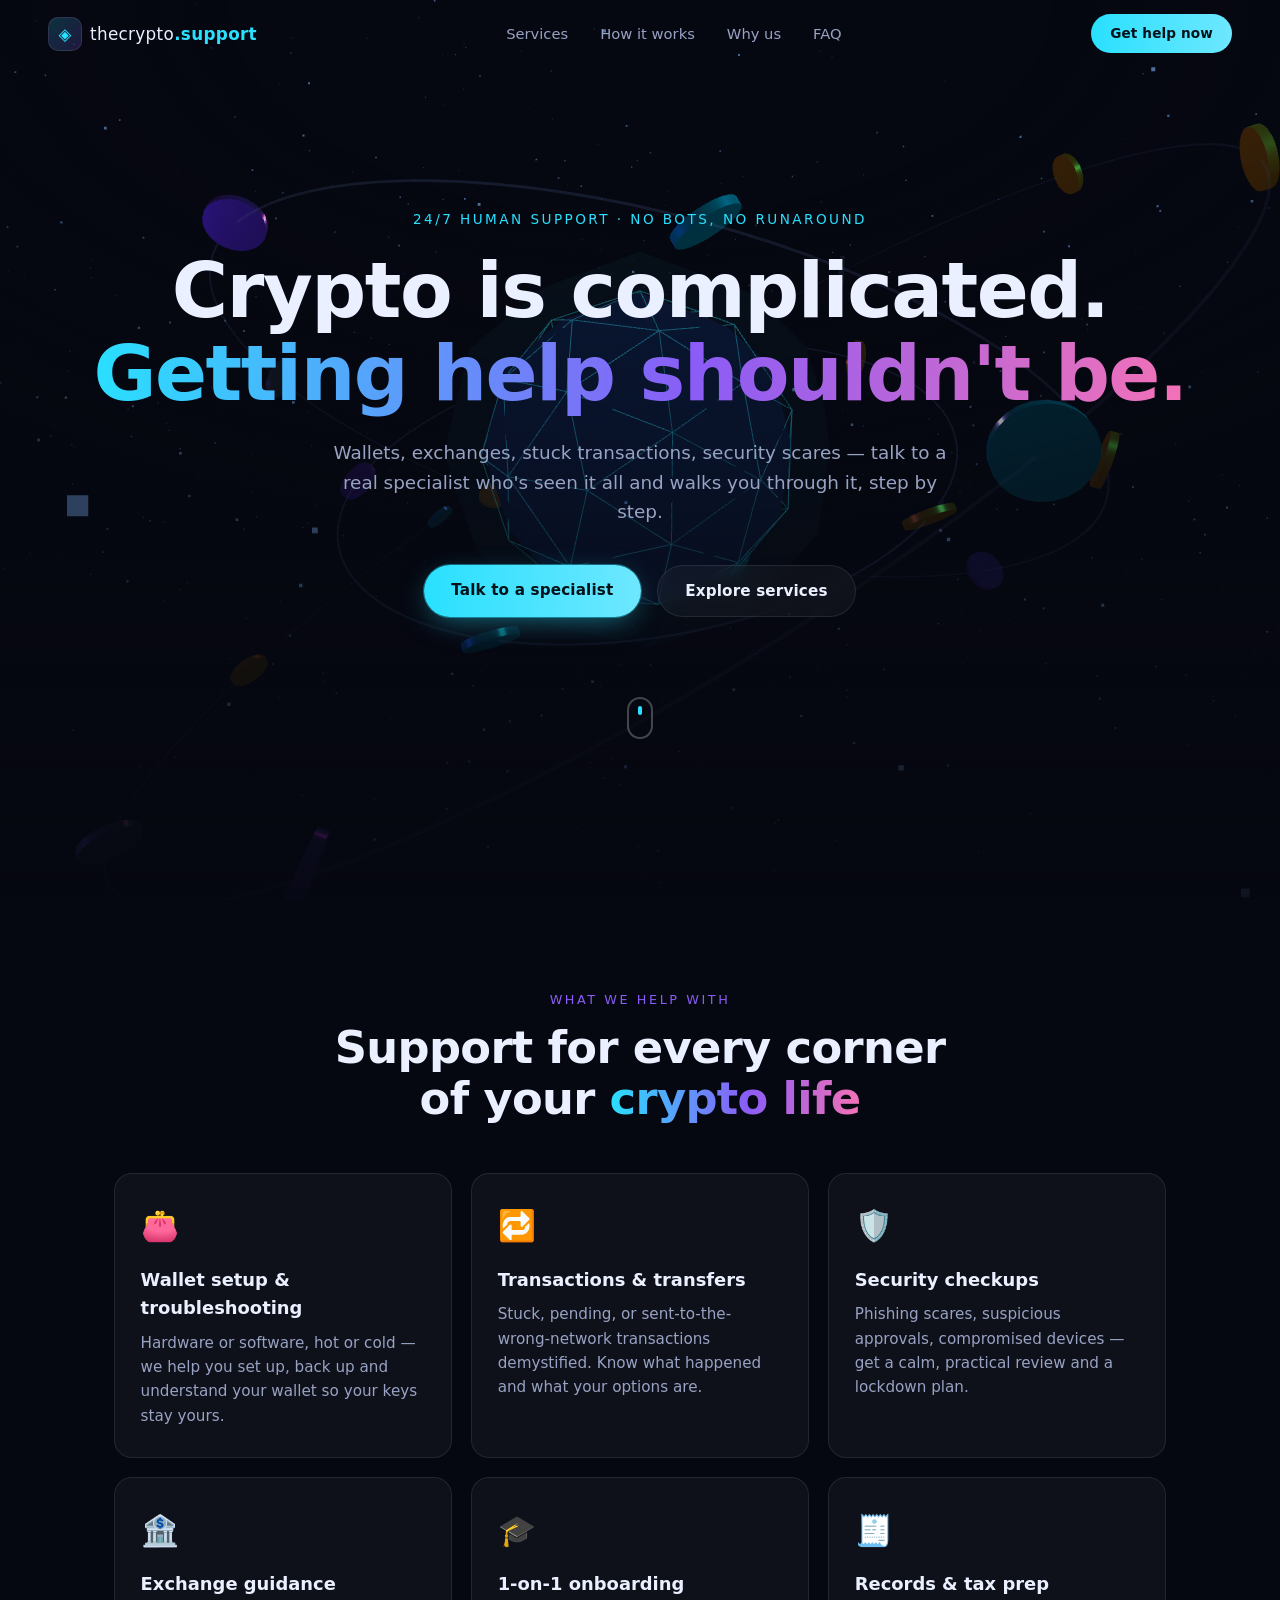
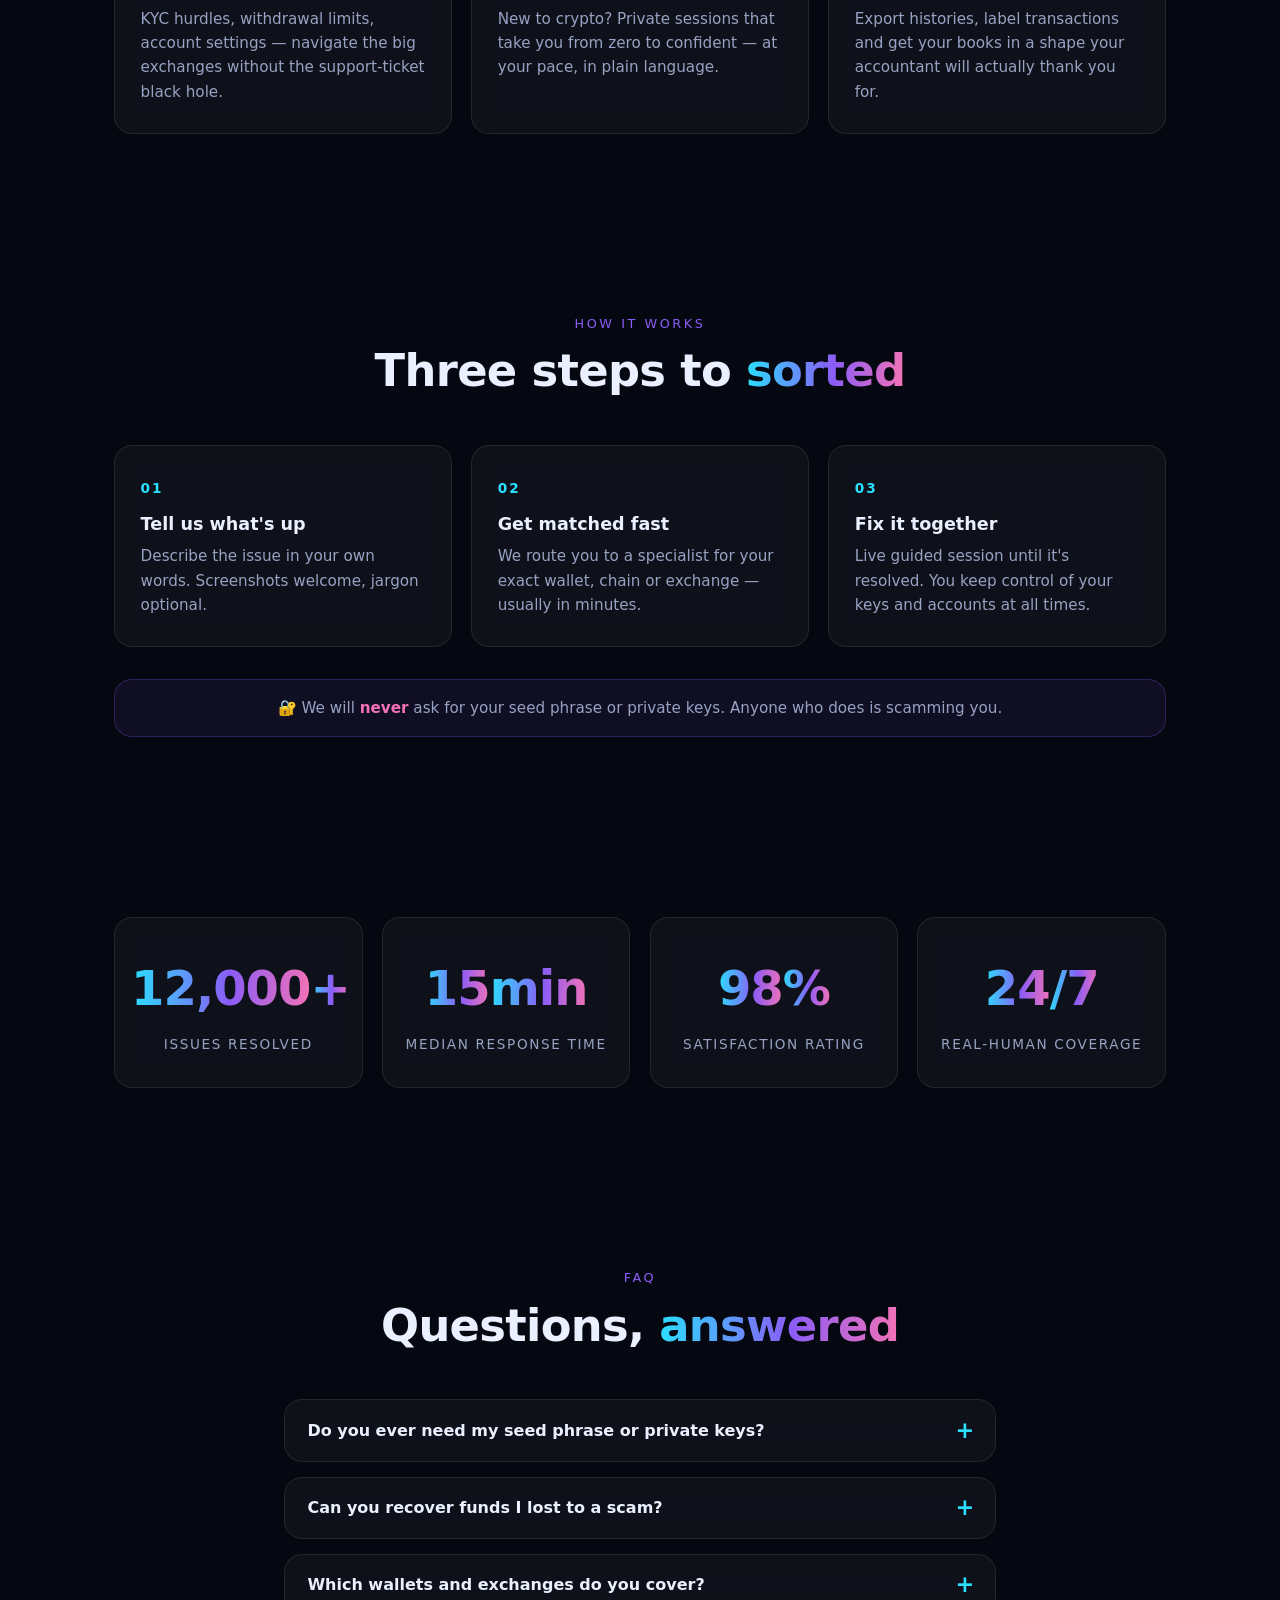
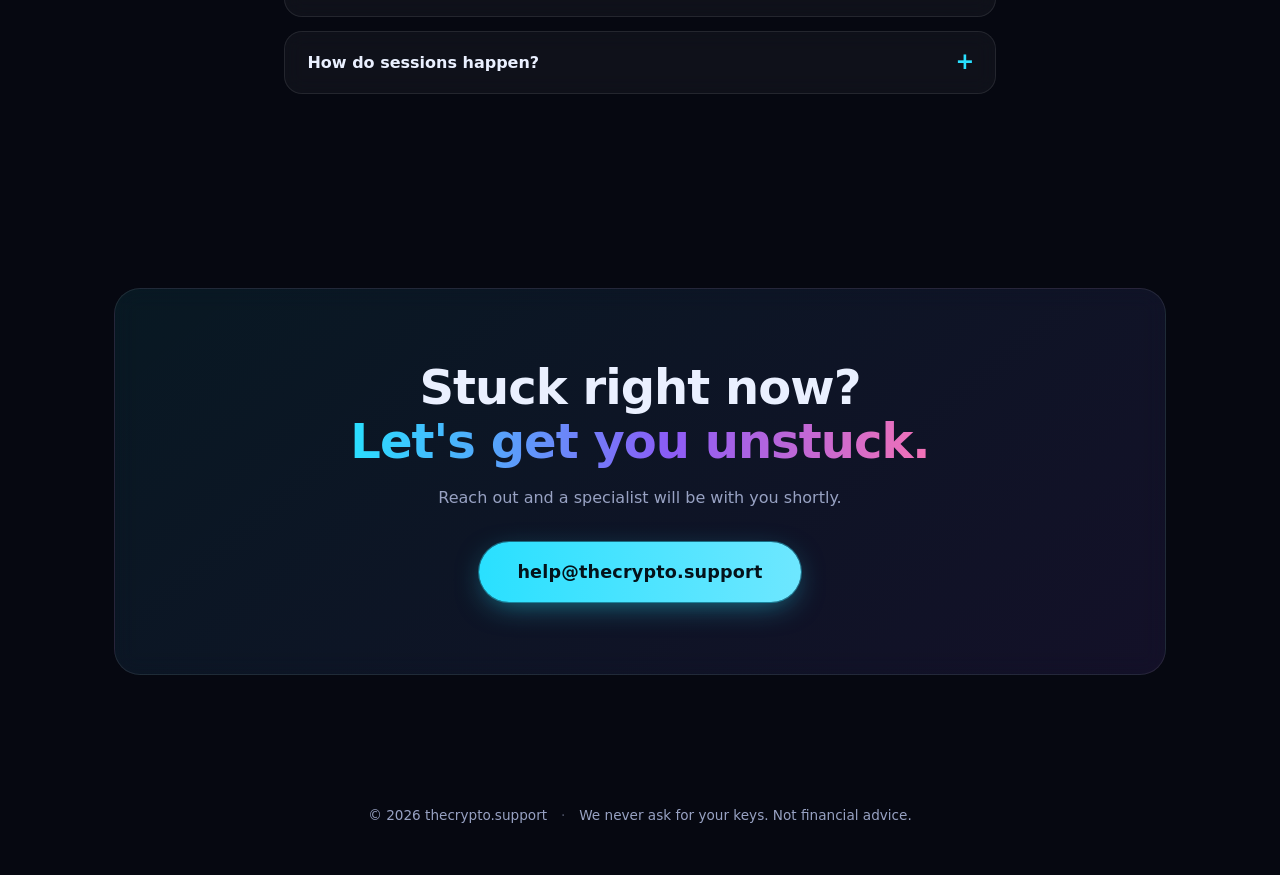
==== index.html @ a9a83d47 "Add 3D-animated site for thecrypto.support Single-page static site with an interactive Three.js back" ====
<!DOCTYPE html>
<html lang="en">
<head>
  <meta charset="UTF-8">
  <meta name="viewport" content="width=device-width, initial-scale=1.0">
  <title>The Crypto Support — 24/7 Help for Your Crypto Journey</title>
  <meta name="description" content="Expert help with wallets, exchanges, transactions and security. Real humans, real answers, around the clock.">
  <link rel="preconnect" href="https://fonts.googleapis.com">
  <link rel="stylesheet" href="css/style.css">
  <link rel="icon" href="data:image/svg+xml,<svg xmlns='http://www.w3.org/2000/svg' viewBox='0 0 100 100'><text y='.9em' font-size='90'>🛟</text></svg>">
</head>
<body>

  <!-- 3D background canvas (fixed, whole page) -->
  <canvas id="bg3d" aria-hidden="true"></canvas>
  <div class="vignette" aria-hidden="true"></div>

  <!-- ============ NAV ============ -->
  <header class="nav" id="nav">
    <a class="nav__logo" href="#top">
      <span class="nav__logo-mark">◈</span>
      <span>thecrypto<b>.support</b></span>
    </a>
    <nav class="nav__links">
      <a href="#services">Services</a>
      <a href="#how">How it works</a>
      <a href="#stats">Why us</a>
      <a href="#faq">FAQ</a>
    </nav>
    <a href="#contact" class="btn btn--small">Get help now</a>
  </header>

  <main id="top">

    <!-- ============ HERO ============ -->
    <section class="hero" data-scene="hero">
      <p class="hero__eyebrow reveal">24/7 human support · No bots, no runaround</p>
      <h1 class="hero__title reveal">
        Crypto is complicated.<br>
        <span class="grad">Getting help shouldn't be.</span>
      </h1>
      <p class="hero__sub reveal">
        Wallets, exchanges, stuck transactions, security scares — talk to a real
        specialist who's seen it all and walks you through it, step by step.
      </p>
      <div class="hero__cta reveal">
        <a href="#contact" class="btn btn--primary">Talk to a specialist</a>
        <a href="#services" class="btn btn--ghost">Explore services</a>
      </div>
      <div class="hero__scroll reveal" aria-hidden="true">
        <span></span>
      </div>
    </section>

    <!-- ============ SERVICES ============ -->
    <section class="section" id="services">
      <div class="section__head reveal">
        <p class="section__eyebrow">What we help with</p>
        <h2>Support for every corner<br>of your <span class="grad">crypto life</span></h2>
      </div>
      <div class="cards">
        <article class="card tilt reveal">
          <div class="card__icon">👛</div>
          <h3>Wallet setup &amp; troubleshooting</h3>
          <p>Hardware or software, hot or cold — we help you set up, back up and understand your wallet so your keys stay yours.</p>
        </article>
        <article class="card tilt reveal">
          <div class="card__icon">🔁</div>
          <h3>Transactions &amp; transfers</h3>
          <p>Stuck, pending, or sent-to-the-wrong-network transactions demystified. Know what happened and what your options are.</p>
        </article>
        <article class="card tilt reveal">
          <div class="card__icon">🛡️</div>
          <h3>Security checkups</h3>
          <p>Phishing scares, suspicious approvals, compromised devices — get a calm, practical review and a lockdown plan.</p>
        </article>
        <article class="card tilt reveal">
          <div class="card__icon">🏦</div>
          <h3>Exchange guidance</h3>
          <p>KYC hurdles, withdrawal limits, account settings — navigate the big exchanges without the support-ticket black hole.</p>
        </article>
        <article class="card tilt reveal">
          <div class="card__icon">🎓</div>
          <h3>1-on-1 onboarding</h3>
          <p>New to crypto? Private sessions that take you from zero to confident — at your pace, in plain language.</p>
        </article>
        <article class="card tilt reveal">
          <div class="card__icon">🧾</div>
          <h3>Records &amp; tax prep</h3>
          <p>Export histories, label transactions and get your books in a shape your accountant will actually thank you for.</p>
        </article>
      </div>
    </section>

    <!-- ============ HOW IT WORKS ============ -->
    <section class="section" id="how">
      <div class="section__head reveal">
        <p class="section__eyebrow">How it works</p>
        <h2>Three steps to <span class="grad">sorted</span></h2>
      </div>
      <ol class="steps">
        <li class="step reveal">
          <span class="step__num">01</span>
          <h3>Tell us what's up</h3>
          <p>Describe the issue in your own words. Screenshots welcome, jargon optional.</p>
        </li>
        <li class="step reveal">
          <span class="step__num">02</span>
          <h3>Get matched fast</h3>
          <p>We route you to a specialist for your exact wallet, chain or exchange — usually in minutes.</p>
        </li>
        <li class="step reveal">
          <span class="step__num">03</span>
          <h3>Fix it together</h3>
          <p>Live guided session until it's resolved. You keep control of your keys and accounts at all times.</p>
        </li>
      </ol>
      <p class="note reveal">🔐 We will <b>never</b> ask for your seed phrase or private keys. Anyone who does is scamming you.</p>
    </section>

    <!-- ============ STATS ============ -->
    <section class="section" id="stats">
      <div class="stats">
        <div class="stat reveal">
          <span class="stat__value grad" data-count="12000">0</span><span class="stat__plus grad">+</span>
          <span class="stat__label">issues resolved</span>
        </div>
        <div class="stat reveal">
          <span class="stat__value grad" data-count="15">0</span><span class="stat__plus grad">min</span>
          <span class="stat__label">median response time</span>
        </div>
        <div class="stat reveal">
          <span class="stat__value grad" data-count="98">0</span><span class="stat__plus grad">%</span>
          <span class="stat__label">satisfaction rating</span>
        </div>
        <div class="stat reveal">
          <span class="stat__value grad" data-count="24">0</span><span class="stat__plus grad">/7</span>
          <span class="stat__label">real-human coverage</span>
        </div>
      </div>
    </section>

    <!-- ============ FAQ ============ -->
    <section class="section section--narrow" id="faq">
      <div class="section__head reveal">
        <p class="section__eyebrow">FAQ</p>
        <h2>Questions, <span class="grad">answered</span></h2>
      </div>
      <details class="faq reveal">
        <summary>Do you ever need my seed phrase or private keys?</summary>
        <p>No — never, under any circumstances. We guide you while you stay in control. Treat any request for your seed phrase, from anyone, as a scam.</p>
      </details>
      <details class="faq reveal">
        <summary>Can you recover funds I lost to a scam?</summary>
        <p>We're honest about this: on-chain transfers are usually irreversible, and anyone guaranteeing recovery is misleading you. What we can do is help you secure what's left, document everything, and report to the right channels.</p>
      </details>
      <details class="faq reveal">
        <summary>Which wallets and exchanges do you cover?</summary>
        <p>All the major hardware and software wallets, and every large exchange. If you're on something niche, ask — odds are we've seen it.</p>
      </details>
      <details class="faq reveal">
        <summary>How do sessions happen?</summary>
        <p>Chat, voice or screen-share video — your choice. You'll never be asked to hand over remote control of your device.</p>
      </details>
    </section>

    <!-- ============ CTA ============ -->
    <section class="section section--cta" id="contact">
      <div class="cta reveal">
        <h2>Stuck right now?<br><span class="grad">Let's get you unstuck.</span></h2>
        <p>Reach out and a specialist will be with you shortly.</p>
        <a class="btn btn--primary btn--big" href="mailto:help@thecrypto.support">help@thecrypto.support</a>
      </div>
    </section>

  </main>

  <footer class="footer">
    <span>© 2026 thecrypto.support</span>
    <span class="footer__sep">·</span>
    <span>We never ask for your keys. Not financial advice.</span>
  </footer>

  <script type="module" src="js/main.js"></script>
</body>
</html>
---- css/style.css ----
/* ============================================================
   thecrypto.support — 3D upgrade
   Dark, glassy, neon cyan→violet accent system
   ============================================================ */

:root {
  --bg: #060811;
  --bg-2: #0b0f1e;
  --ink: #eaf0ff;
  --ink-dim: #98a2c3;
  --cyan: #29e0ff;
  --violet: #8b5cf6;
  --pink: #f472b6;
  --card: rgba(255, 255, 255, 0.04);
  --card-edge: rgba(255, 255, 255, 0.09);
  --radius: 18px;
  --font: "Segoe UI", system-ui, -apple-system, Roboto, "Helvetica Neue", sans-serif;
}

* { margin: 0; padding: 0; box-sizing: border-box; }

html { scroll-behavior: smooth; }

body {
  font-family: var(--font);
  background: var(--bg);
  color: var(--ink);
  overflow-x: hidden;
  line-height: 1.6;
}

/* ---------- 3D canvas backdrop ---------- */
#bg3d {
  position: fixed;
  inset: 0;
  width: 100%;
  height: 100%;
  z-index: 0;
  display: block;
}

.vignette {
  position: fixed;
  inset: 0;
  z-index: 1;
  pointer-events: none;
  background:
    radial-gradient(ellipse 80% 60% at 50% 0%, transparent 40%, rgba(6, 8, 17, 0.55) 100%),
    linear-gradient(to bottom, transparent 60%, rgba(6, 8, 17, 0.8));
}

main, .nav, .footer { position: relative; z-index: 2; }

/* ---------- helpers ---------- */
.grad {
  background: linear-gradient(92deg, var(--cyan), var(--violet) 55%, var(--pink));
  -webkit-background-clip: text;
  background-clip: text;
  color: transparent;
}

/* ---------- nav ---------- */
.nav {
  position: fixed;
  top: 0; left: 0; right: 0;
  z-index: 10;
  display: flex;
  align-items: center;
  justify-content: space-between;
  gap: 1rem;
  padding: 0.9rem clamp(1rem, 4vw, 3rem);
  transition: background 0.35s, backdrop-filter 0.35s, box-shadow 0.35s;
}

.nav--solid {
  background: rgba(8, 11, 24, 0.72);
  backdrop-filter: blur(14px);
  -webkit-backdrop-filter: blur(14px);
  box-shadow: 0 1px 0 rgba(255, 255, 255, 0.06);
}

.nav__logo {
  display: flex;
  align-items: center;
  gap: 0.5rem;
  font-size: 1.05rem;
  letter-spacing: 0.02em;
  color: var(--ink);
  text-decoration: none;
  font-weight: 500;
}
.nav__logo b { color: var(--cyan); font-weight: 700; }
.nav__logo-mark {
  display: grid;
  place-items: center;
  width: 34px; height: 34px;
  border-radius: 10px;
  background: linear-gradient(135deg, rgba(41, 224, 255, 0.2), rgba(139, 92, 246, 0.2));
  border: 1px solid var(--card-edge);
  color: var(--cyan);
  animation: logoSpin 14s linear infinite;
}
@keyframes logoSpin {
  0%   { transform: rotateY(0deg); }
  100% { transform: rotateY(360deg); }
}

.nav__links { display: flex; gap: clamp(0.8rem, 2.5vw, 2rem); }
.nav__links a {
  color: var(--ink-dim);
  text-decoration: none;
  font-size: 0.92rem;
  transition: color 0.25s;
}
.nav__links a:hover { color: var(--ink); }
@media (max-width: 700px) { .nav__links { display: none; } }

/* ---------- buttons ---------- */
.btn {
  display: inline-block;
  padding: 0.8rem 1.7rem;
  border-radius: 999px;
  text-decoration: none;
  font-weight: 600;
  font-size: 0.95rem;
  letter-spacing: 0.01em;
  transition: transform 0.25s, box-shadow 0.25s, background 0.25s, border-color 0.25s;
  will-change: transform;
}
.btn--primary {
  color: #04121a;
  background: linear-gradient(92deg, var(--cyan), #6ee7ff);
  box-shadow: 0 0 0 1px rgba(41, 224, 255, 0.4), 0 8px 30px -8px rgba(41, 224, 255, 0.55);
}
.btn--primary:hover {
  transform: translateY(-2px) scale(1.02);
  box-shadow: 0 0 0 1px rgba(41, 224, 255, 0.7), 0 14px 40px -8px rgba(41, 224, 255, 0.7);
}
.btn--ghost {
  color: var(--ink);
  border: 1px solid var(--card-edge);
  background: var(--card);
  backdrop-filter: blur(8px);
}
.btn--ghost:hover { transform: translateY(-2px); border-color: rgba(139, 92, 246, 0.6); }
.btn--small { padding: 0.55rem 1.2rem; font-size: 0.85rem; color: #04121a;
  background: linear-gradient(92deg, var(--cyan), #6ee7ff); }
.btn--big { font-size: 1.1rem; padding: 1rem 2.4rem; }

/* ---------- hero ---------- */
.hero {
  min-height: 100svh;
  display: flex;
  flex-direction: column;
  justify-content: center;
  align-items: center;
  text-align: center;
  padding: 7rem 1.5rem 4rem;
}

.hero__eyebrow {
  font-size: 0.85rem;
  letter-spacing: 0.18em;
  text-transform: uppercase;
  color: var(--cyan);
  margin-bottom: 1.2rem;
}

.hero__title {
  font-size: clamp(2.4rem, 6.5vw, 4.8rem);
  line-height: 1.08;
  font-weight: 800;
  letter-spacing: -0.02em;
  text-wrap: balance;
}

.hero__sub {
  max-width: 620px;
  margin-top: 1.4rem;
  color: var(--ink-dim);
  font-size: clamp(1rem, 1.6vw, 1.15rem);
}

.hero__cta {
  display: flex;
  gap: 1rem;
  margin-top: 2.4rem;
  flex-wrap: wrap;
  justify-content: center;
}

.hero__scroll {
  margin-top: 5rem;
  width: 26px; height: 42px;
  border: 2px solid rgba(255, 255, 255, 0.25);
  border-radius: 999px;
  display: flex;
  justify-content: center;
  padding-top: 7px;
}
.hero__scroll span {
  width: 4px; height: 9px;
  border-radius: 4px;
  background: var(--cyan);
  animation: scrollHint 1.8s ease-in-out infinite;
}
@keyframes scrollHint {
  0%   { transform: translateY(0); opacity: 1; }
  70%  { transform: translateY(14px); opacity: 0; }
  100% { transform: translateY(0); opacity: 0; }
}

/* ---------- sections ---------- */
.section {
  max-width: 1100px;
  margin: 0 auto;
  padding: clamp(4rem, 10vh, 7rem) 1.5rem;
}
.section--narrow { max-width: 760px; }

.section__head { text-align: center; margin-bottom: 3rem; }
.section__eyebrow {
  font-size: 0.8rem;
  letter-spacing: 0.2em;
  text-transform: uppercase;
  color: var(--violet);
  margin-bottom: 0.7rem;
}
.section__head h2 {
  font-size: clamp(1.8rem, 4vw, 2.8rem);
  line-height: 1.15;
  font-weight: 750;
  letter-spacing: -0.015em;
}

/* ---------- cards ---------- */
.cards {
  display: grid;
  grid-template-columns: repeat(auto-fit, minmax(280px, 1fr));
  gap: 1.2rem;
  perspective: 1200px;
}

.card {
  background: var(--card);
  border: 1px solid var(--card-edge);
  border-radius: var(--radius);
  padding: 1.8rem 1.6rem;
  backdrop-filter: blur(10px);
  -webkit-backdrop-filter: blur(10px);
  transform-style: preserve-3d;
  transition: border-color 0.3s, box-shadow 0.3s;
  position: relative;
  overflow: hidden;
}
.card::before {
  content: "";
  position: absolute;
  inset: 0;
  background: radial-gradient(500px circle at var(--mx, 50%) var(--my, 50%),
    rgba(41, 224, 255, 0.10), transparent 45%);
  opacity: 0;
  transition: opacity 0.3s;
  pointer-events: none;
}
.card:hover::before { opacity: 1; }
.card:hover {
  border-color: rgba(41, 224, 255, 0.35);
  box-shadow: 0 20px 50px -20px rgba(41, 224, 255, 0.25);
}
.card__icon {
  font-size: 1.9rem;
  margin-bottom: 0.9rem;
  display: inline-block;
  transform: translateZ(40px);
}
.card h3 { font-size: 1.12rem; margin-bottom: 0.5rem; transform: translateZ(30px); }
.card p { color: var(--ink-dim); font-size: 0.95rem; transform: translateZ(20px); }

/* ---------- steps ---------- */
.steps {
  list-style: none;
  display: grid;
  grid-template-columns: repeat(auto-fit, minmax(240px, 1fr));
  gap: 1.2rem;
  counter-reset: step;
}
.step {
  background: var(--card);
  border: 1px solid var(--card-edge);
  border-radius: var(--radius);
  padding: 1.8rem 1.6rem;
  backdrop-filter: blur(10px);
}
.step__num {
  font-size: 0.85rem;
  font-weight: 700;
  letter-spacing: 0.15em;
  color: var(--cyan);
}
.step h3 { margin: 0.6rem 0 0.4rem; font-size: 1.1rem; }
.step p { color: var(--ink-dim); font-size: 0.95rem; }

.note {
  margin-top: 2rem;
  text-align: center;
  color: var(--ink-dim);
  font-size: 0.95rem;
  background: rgba(139, 92, 246, 0.08);
  border: 1px solid rgba(139, 92, 246, 0.25);
  border-radius: var(--radius);
  padding: 1rem 1.4rem;
}
.note b { color: var(--pink); }

/* ---------- stats ---------- */
.stats {
  display: grid;
  grid-template-columns: repeat(auto-fit, minmax(180px, 1fr));
  gap: 1.2rem;
  text-align: center;
}
.stat {
  background: var(--card);
  border: 1px solid var(--card-edge);
  border-radius: var(--radius);
  padding: 2rem 1rem;
  backdrop-filter: blur(10px);
}
.stat__value, .stat__plus {
  font-size: clamp(2rem, 4.5vw, 3rem);
  font-weight: 800;
  letter-spacing: -0.02em;
}
.stat__label {
  display: block;
  margin-top: 0.4rem;
  color: var(--ink-dim);
  font-size: 0.85rem;
  text-transform: uppercase;
  letter-spacing: 0.12em;
}

/* ---------- faq ---------- */
.faq {
  background: var(--card);
  border: 1px solid var(--card-edge);
  border-radius: var(--radius);
  margin-bottom: 0.9rem;
  backdrop-filter: blur(10px);
  overflow: hidden;
  transition: border-color 0.3s;
}
.faq[open] { border-color: rgba(41, 224, 255, 0.35); }
.faq summary {
  cursor: pointer;
  padding: 1.1rem 1.4rem;
  font-weight: 600;
  list-style: none;
  position: relative;
  padding-right: 3rem;
}
.faq summary::-webkit-details-marker { display: none; }
.faq summary::after {
  content: "+";
  position: absolute;
  right: 1.3rem;
  top: 50%;
  translate: 0 -50%;
  font-size: 1.4rem;
  color: var(--cyan);
  transition: rotate 0.3s;
}
.faq[open] summary::after { rotate: 45deg; }
.faq p { padding: 0 1.4rem 1.2rem; color: var(--ink-dim); font-size: 0.95rem; }

/* ---------- CTA ---------- */
.section--cta { text-align: center; }
.cta {
  background: linear-gradient(140deg, rgba(41, 224, 255, 0.08), rgba(139, 92, 246, 0.10));
  border: 1px solid var(--card-edge);
  border-radius: 26px;
  padding: clamp(2.5rem, 6vw, 4.5rem) 1.5rem;
  backdrop-filter: blur(12px);
}
.cta h2 {
  font-size: clamp(1.9rem, 4.5vw, 3rem);
  line-height: 1.12;
  font-weight: 800;
  letter-spacing: -0.02em;
}
.cta p { color: var(--ink-dim); margin: 1rem 0 2rem; }

/* ---------- footer ---------- */
.footer {
  text-align: center;
  padding: 2.5rem 1.5rem 3rem;
  color: var(--ink-dim);
  font-size: 0.85rem;
}
.footer__sep { margin: 0 0.6rem; opacity: 0.5; }

/* ---------- reveal-on-scroll ---------- */
.reveal {
  opacity: 0;
  transform: translateY(28px);
  transition: opacity 0.8s cubic-bezier(0.16, 1, 0.3, 1),
              transform 0.8s cubic-bezier(0.16, 1, 0.3, 1);
  transition-delay: var(--reveal-delay, 0s);
}
.reveal.is-visible {
  opacity: 1;
  transform: translateY(0);
}

@media (prefers-reduced-motion: reduce) {
  html { scroll-behavior: auto; }
  .reveal { opacity: 1; transform: none; transition: none; }
  .hero__scroll span, .nav__logo-mark { animation: none; }
}
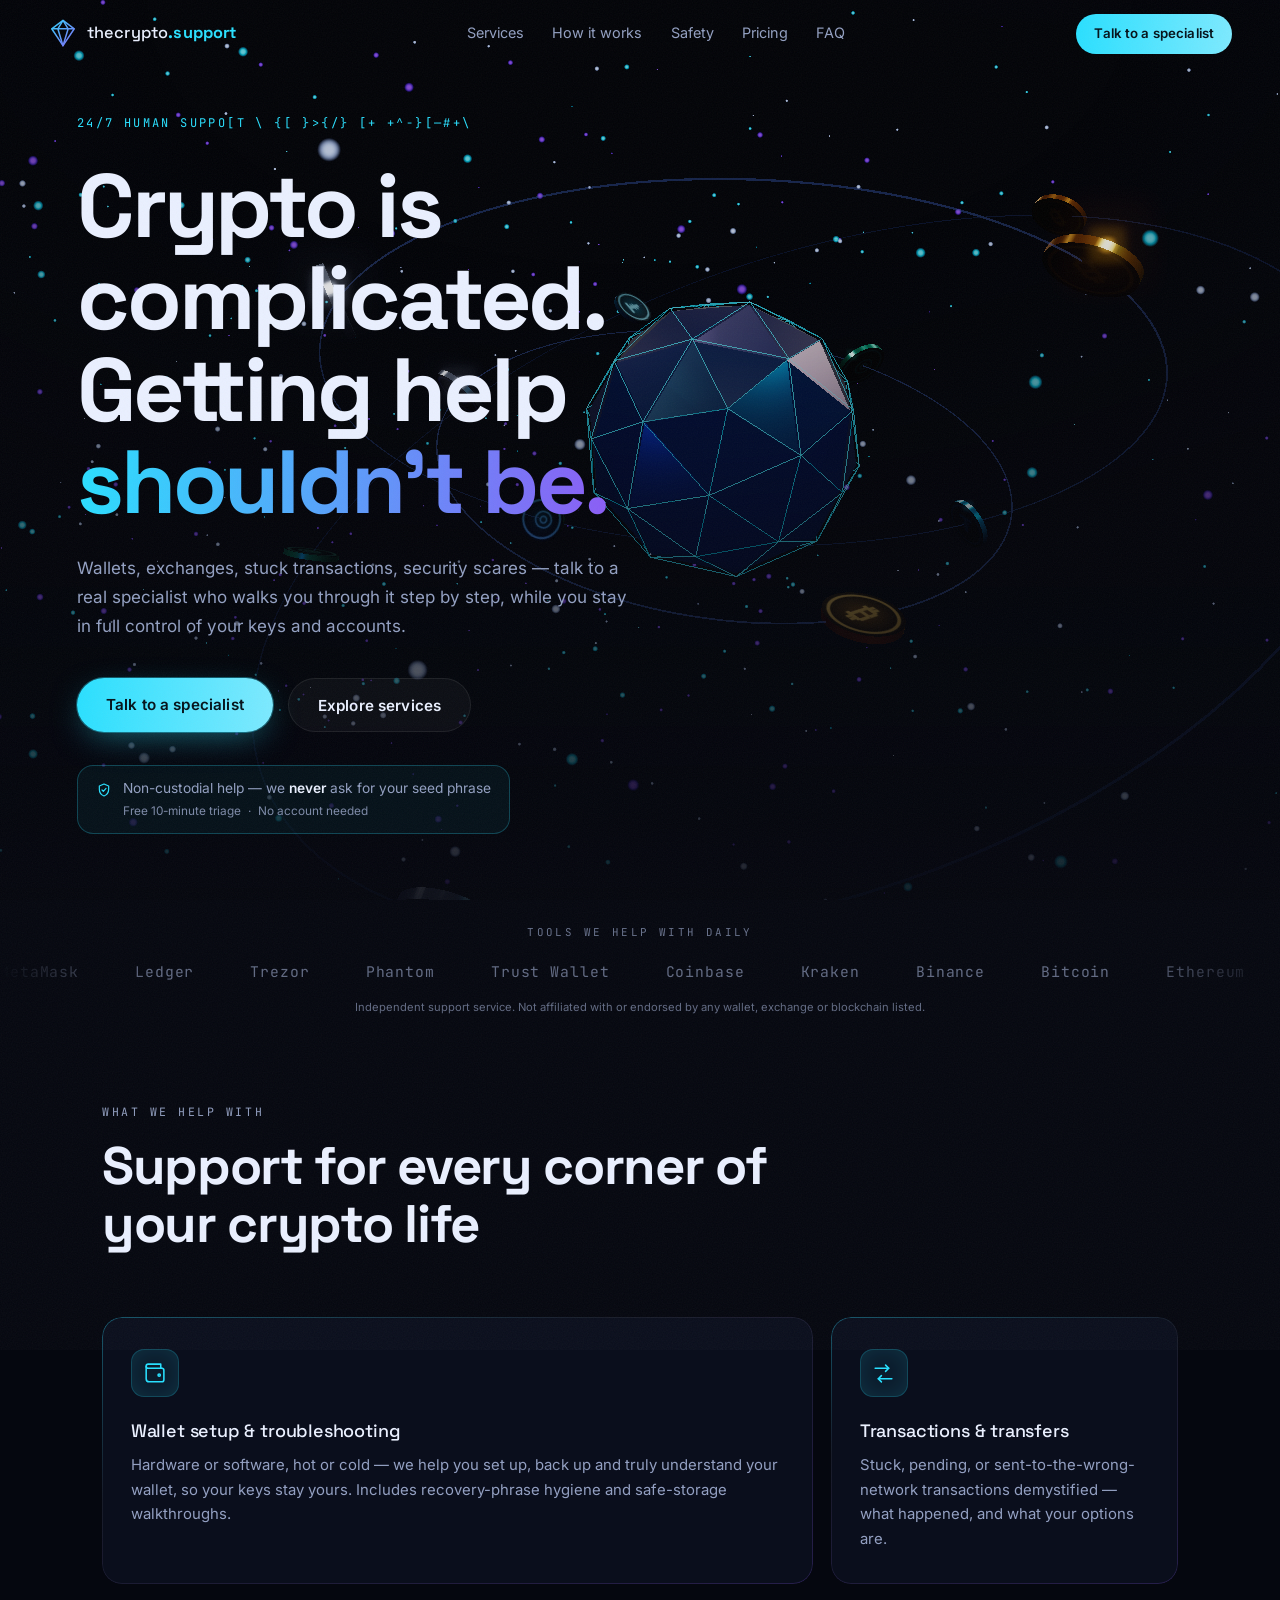
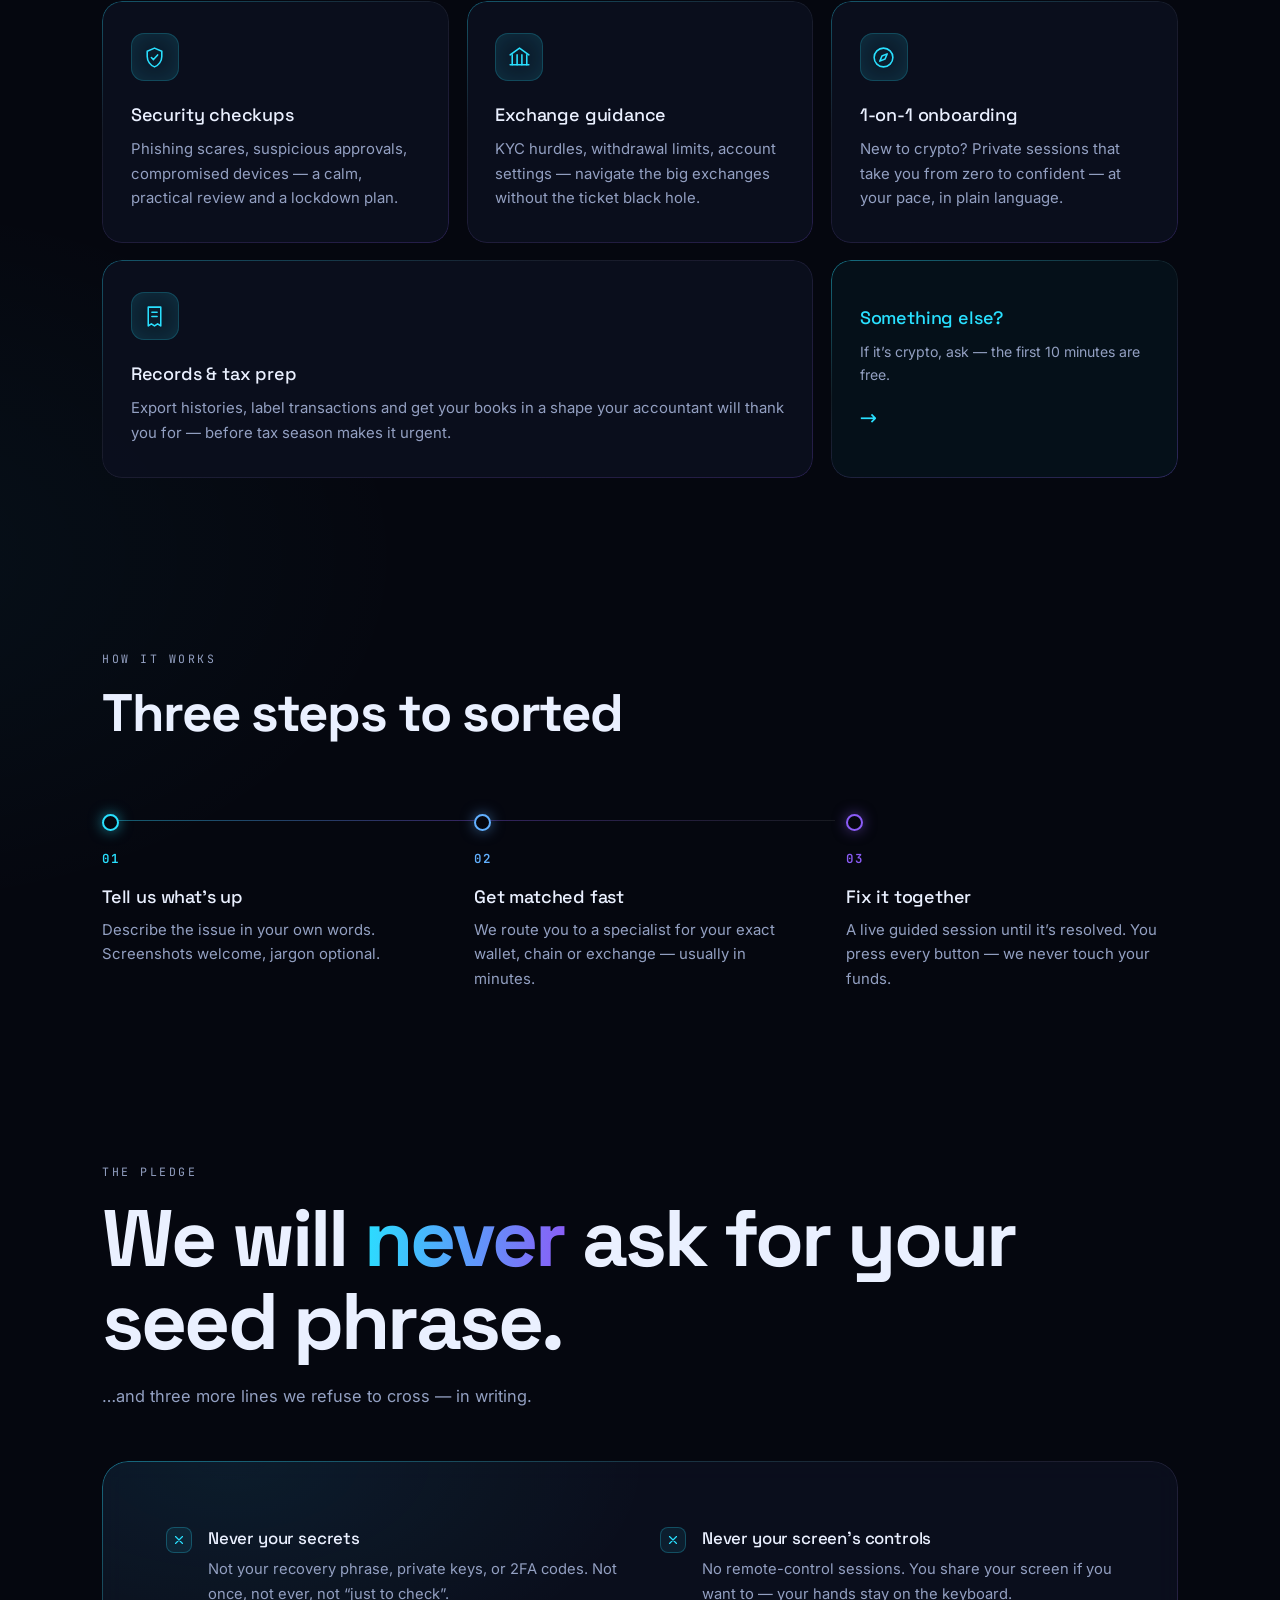
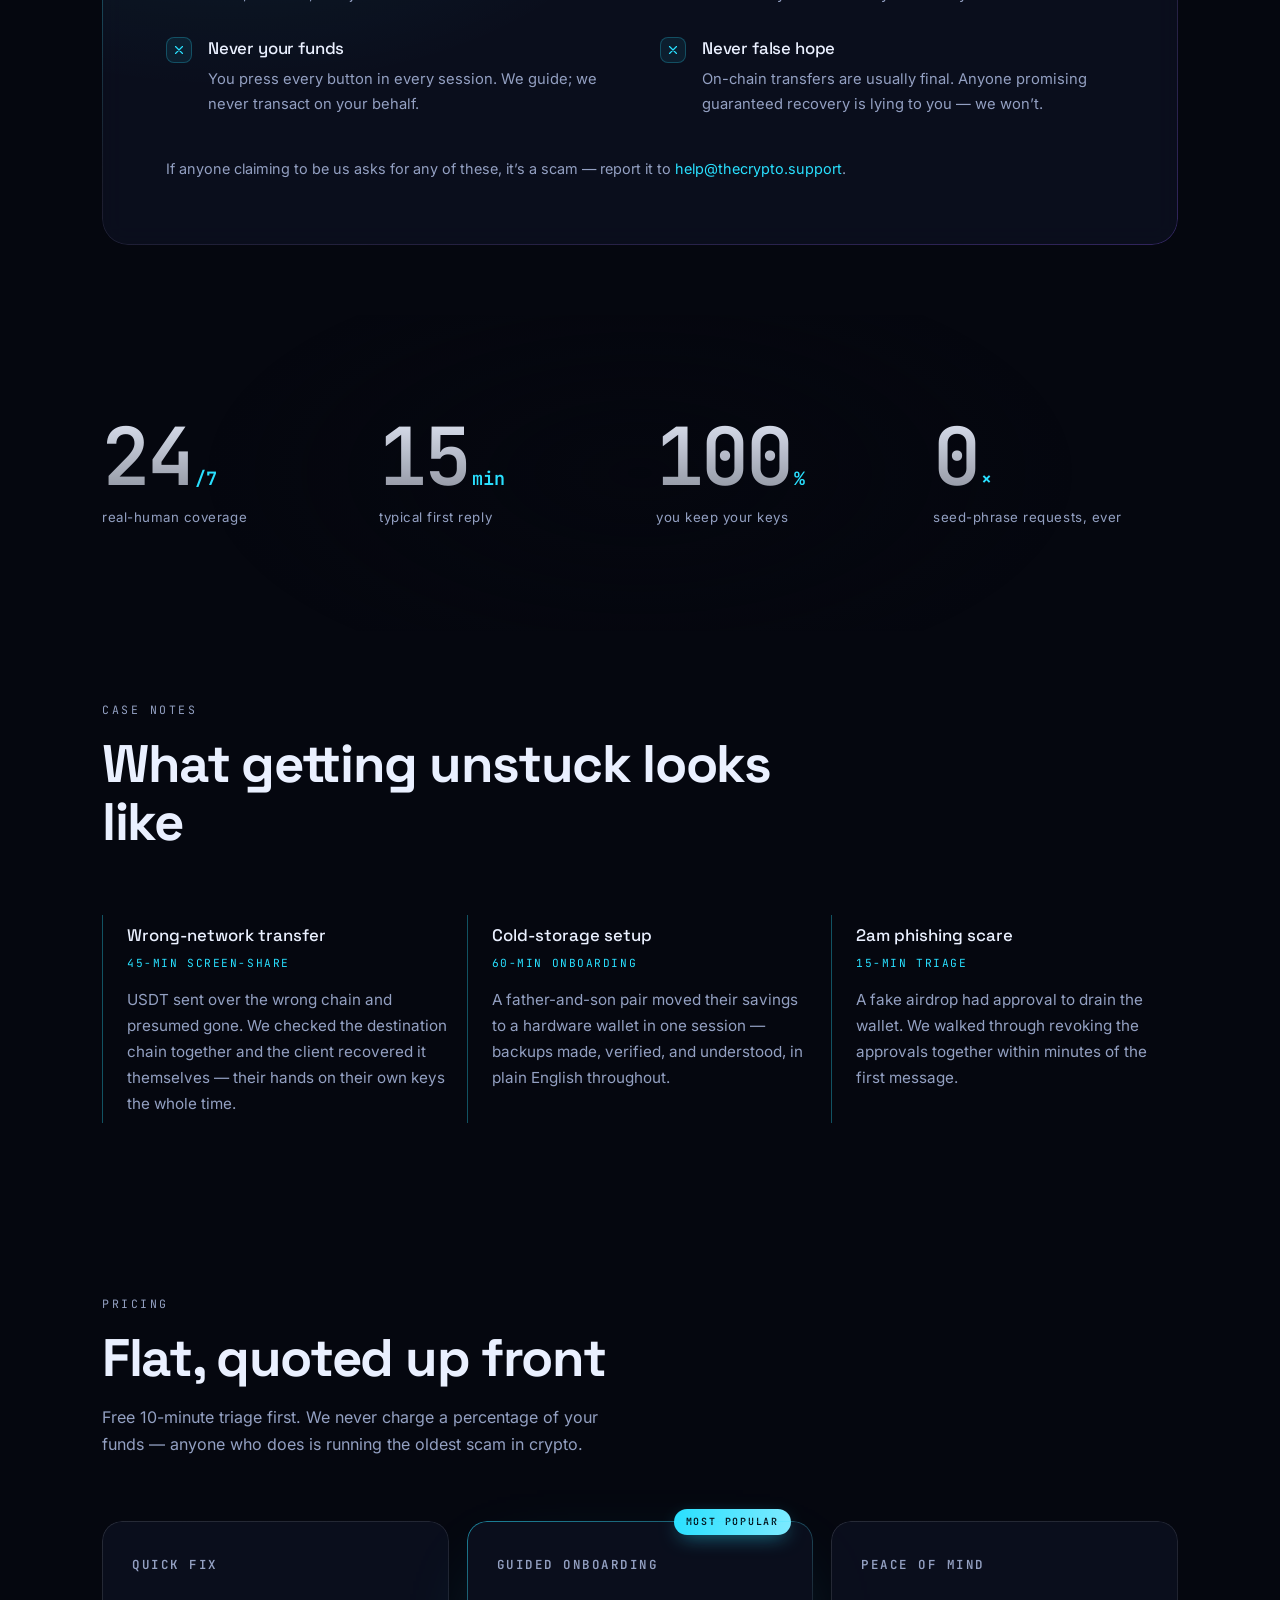
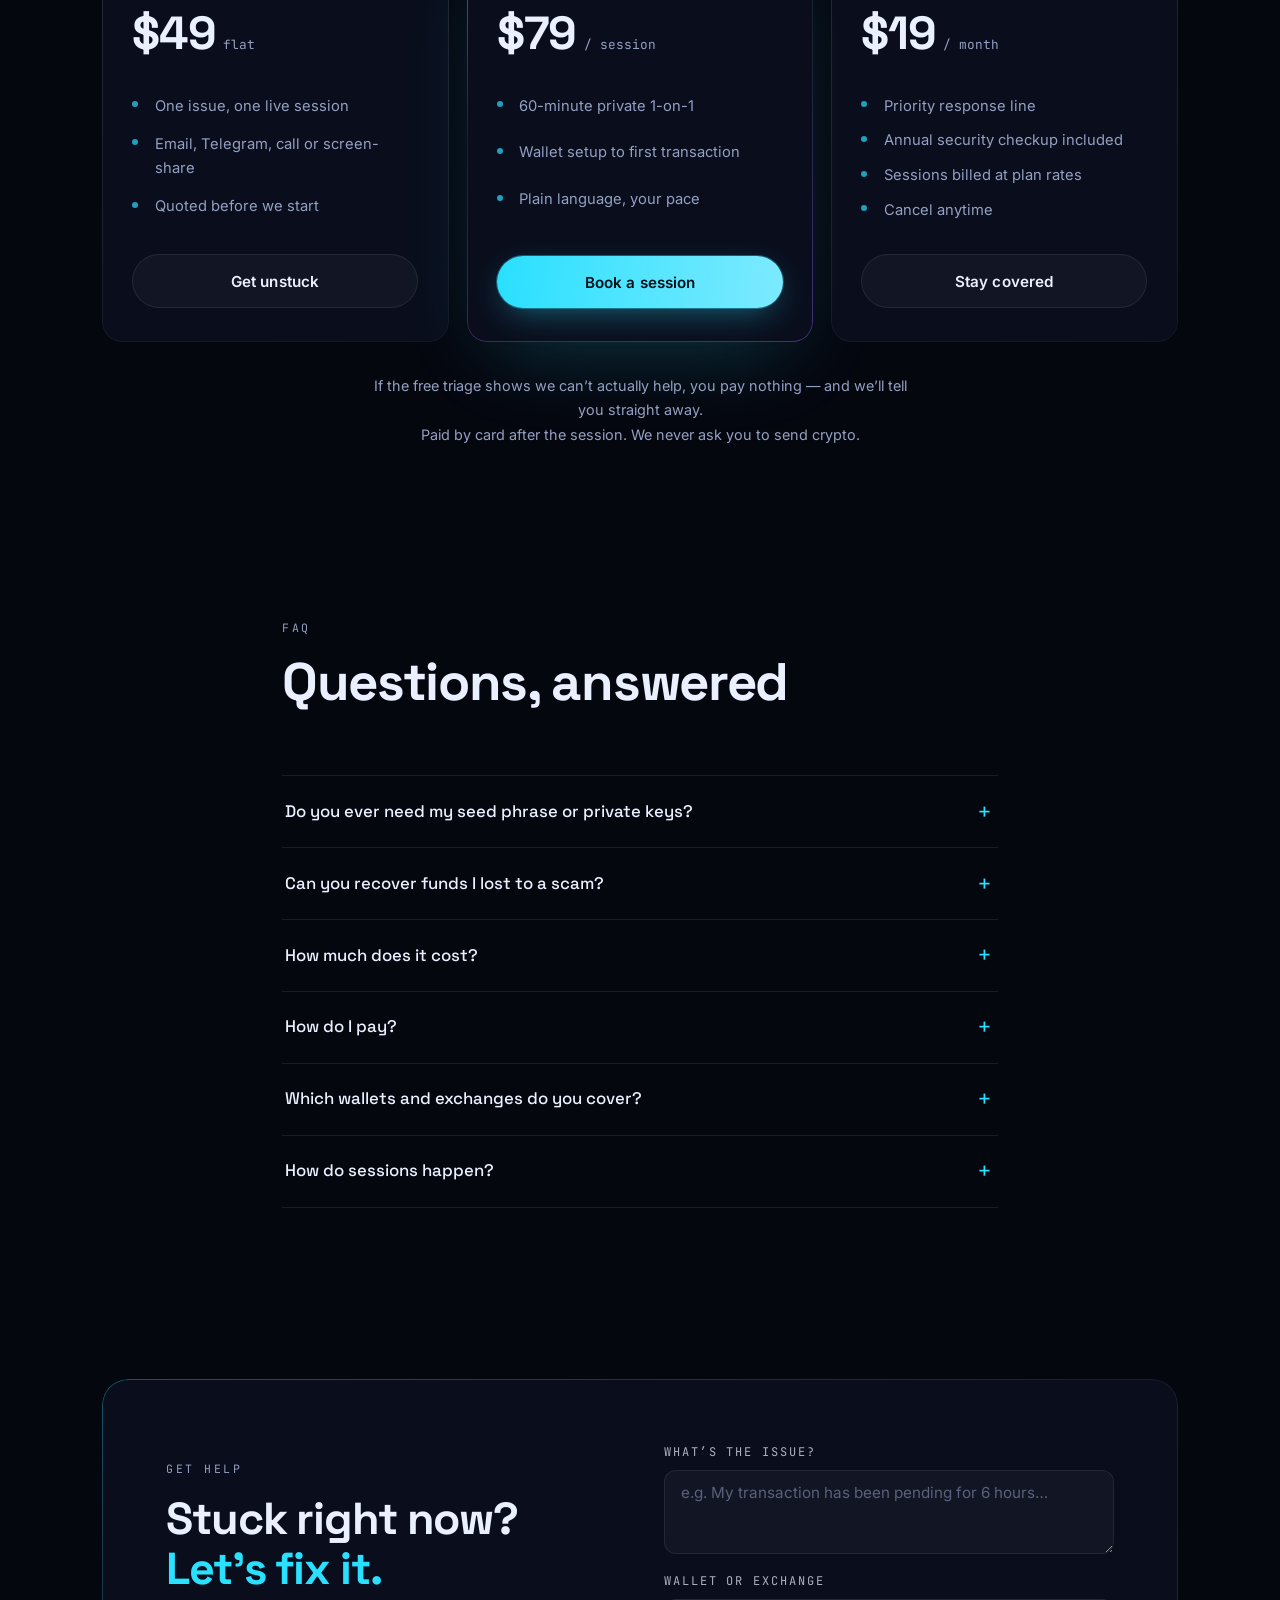
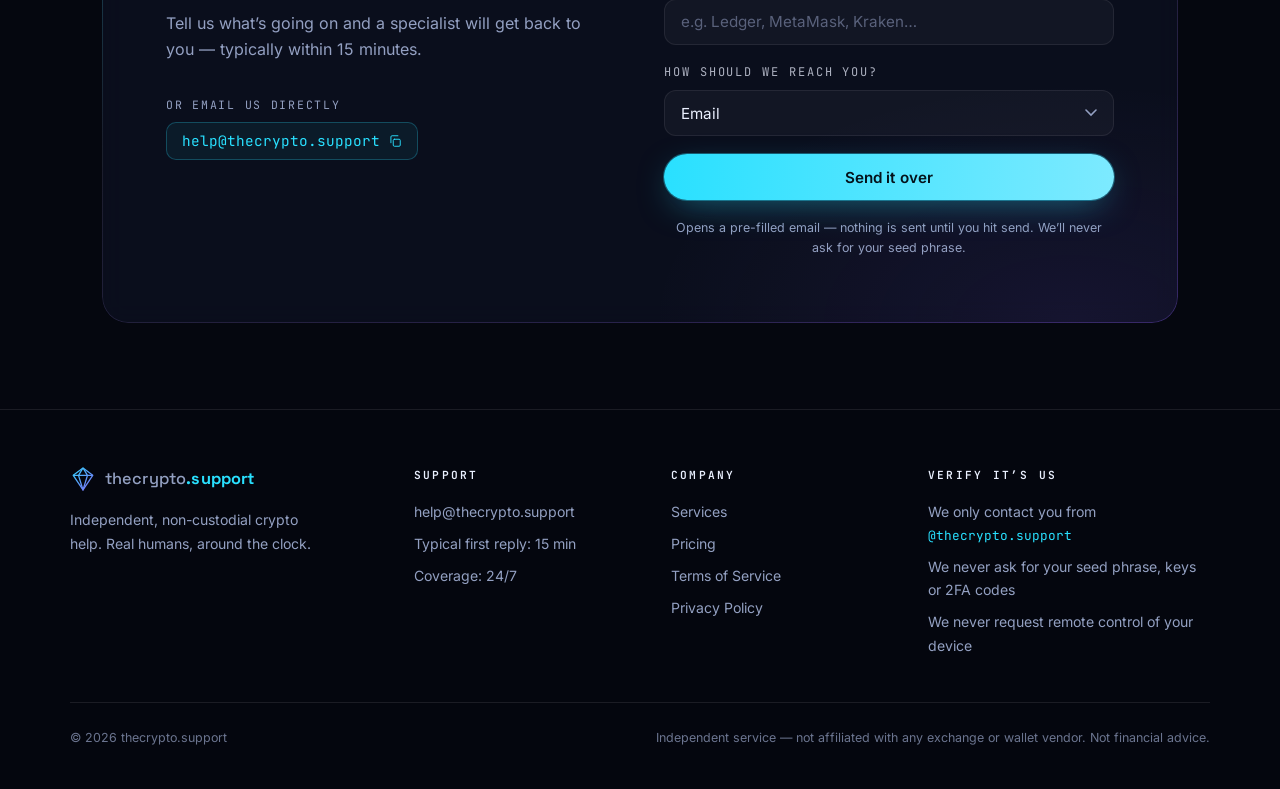
==== commit 894bcc15: "Redesign to production grade: design system, upgraded 3D, trust architecture Full overhaul driven by" ====
--- a/index.html
+++ b/index.html
@@ -3,182 +3,503 @@
 <head>
   <meta charset="UTF-8">
   <meta name="viewport" content="width=device-width, initial-scale=1.0">
-  <title>The Crypto Support — 24/7 Help for Your Crypto Journey</title>
-  <meta name="description" content="Expert help with wallets, exchanges, transactions and security. Real humans, real answers, around the clock.">
-  <link rel="preconnect" href="https://fonts.googleapis.com">
+  <title>thecrypto.support — 24/7 human crypto help. We never ask for your seed phrase.</title>
+  <meta name="description" content="Wallets, exchanges, stuck transactions, security scares — talk to a real specialist, 24/7. Non-custodial help: we never ask for your seed phrase.">
+  <link rel="canonical" href="https://thecrypto.support/">
+  <meta name="theme-color" content="#05070f">
+
+  <meta property="og:type" content="website">
+  <meta property="og:url" content="https://thecrypto.support/">
+  <meta property="og:title" content="thecrypto.support — 24/7 human crypto help">
+  <meta property="og:description" content="Real specialists for wallets, exchanges and security scares. You keep your keys — we never ask for your seed phrase.">
+  <meta property="og:image" content="https://thecrypto.support/og.png">
+  <meta name="twitter:card" content="summary_large_image">
+  <meta name="twitter:title" content="thecrypto.support — 24/7 human crypto help">
+  <meta name="twitter:description" content="Real specialists for wallets, exchanges and security scares. You keep your keys — we never ask for your seed phrase.">
+  <meta name="twitter:image" content="https://thecrypto.support/og.png">
+
+  <link rel="icon" href="favicon.svg" type="image/svg+xml">
+  <link rel="icon" href="icon-192.png" sizes="192x192" type="image/png">
+  <link rel="apple-touch-icon" href="apple-touch-icon.png">
+  <link rel="manifest" href="site.webmanifest">
+
+  <script>
+    // enhanced experience only where module import maps exist (Safari 16.4+,
+    // modern Chrome/Firefox/Edge); everyone else gets the full static page
+    if (HTMLScriptElement.supports && HTMLScriptElement.supports("importmap")) {
+      document.documentElement.classList.add("js");
+    }
+  </script>
+  <script type="importmap">
+    { "imports": { "three": "./vendor/three.module.min.js", "three/addons/": "./vendor/jsm/" } }
+  </script>
+
+  <link rel="preload" href="fonts/space-grotesk-latin-700-normal.woff2" as="font" type="font/woff2" crossorigin>
+  <link rel="preload" href="fonts/inter-latin-400-normal.woff2" as="font" type="font/woff2" crossorigin>
+  <link rel="preload" href="fonts/jetbrains-mono-latin-400-normal.woff2" as="font" type="font/woff2" crossorigin>
+  <link rel="modulepreload" href="vendor/three.module.min.js">
   <link rel="stylesheet" href="css/style.css">
-  <link rel="icon" href="data:image/svg+xml,<svg xmlns='http://www.w3.org/2000/svg' viewBox='0 0 100 100'><text y='.9em' font-size='90'>🛟</text></svg>">
+
+  <script type="application/ld+json">
+  {
+    "@context": "https://schema.org",
+    "@type": "FAQPage",
+    "mainEntity": [
+      { "@type": "Question", "name": "Do you ever need my seed phrase or private keys?",
+        "acceptedAnswer": { "@type": "Answer", "text": "No — never, under any circumstances. We guide you while you stay in control. Treat any request for your seed phrase, from anyone, as a scam." } },
+      { "@type": "Question", "name": "Can you recover funds I lost to a scam?",
+        "acceptedAnswer": { "@type": "Answer", "text": "On-chain transfers are usually irreversible, and anyone guaranteeing recovery is misleading you. We help you secure what's left, document everything, and report to the right channels." } },
+      { "@type": "Question", "name": "How much does it cost?",
+        "acceptedAnswer": { "@type": "Answer", "text": "Flat prices quoted up front before we start, and a free 10-minute triage first. We never charge a percentage of your funds." } },
+      { "@type": "Question", "name": "How do I pay?",
+        "acceptedAnswer": { "@type": "Answer", "text": "By card, after the session, against a price you agreed to up front. We never ask you to send cryptocurrency as payment, and we never take a percentage of your funds." } },
+      { "@type": "Question", "name": "Which wallets and exchanges do you cover?",
+        "acceptedAnswer": { "@type": "Answer", "text": "All the major hardware and software wallets, and every large exchange. If you're on something niche, ask — odds are we've seen it." } },
+      { "@type": "Question", "name": "How do sessions happen?",
+        "acceptedAnswer": { "@type": "Answer", "text": "Email, Telegram, phone or screen-share video — your choice. You'll never be asked to hand over remote control of your device." } }
+    ]
+  }
+  </script>
 </head>
 <body>
+
+  <a class="skip" href="#main">Skip to content</a>
+
+  <!-- Preloader -->
+  <div class="loader" id="loader" aria-hidden="true">
+    <div class="loader__inner">
+      <svg class="loader__mark" width="44" height="44" viewBox="0 0 32 32" fill="none" stroke="currentColor" stroke-width="1.4" stroke-linejoin="round">
+        <path d="M16 2.5 28 11.5 16 29.5 4 11.5Z"/><path d="M4 11.5h24M16 2.5l-5.5 9L16 29.5l5.5-18-5.5-9"/>
+      </svg>
+      <span class="loader__pct" id="loaderPct">00</span>
+    </div>
+  </div>
 
   <!-- 3D background canvas (fixed, whole page) -->
   <canvas id="bg3d" aria-hidden="true"></canvas>
   <div class="vignette" aria-hidden="true"></div>
+  <div class="grain" aria-hidden="true"></div>
 
   <!-- ============ NAV ============ -->
   <header class="nav" id="nav">
-    <a class="nav__logo" href="#top">
-      <span class="nav__logo-mark">◈</span>
+    <a class="nav__logo" href="#top" aria-label="thecrypto.support — home">
+      <svg class="nav__mark" width="30" height="30" viewBox="0 0 32 32" fill="none" stroke="url(#markGrad)" stroke-width="1.6" stroke-linejoin="round" aria-hidden="true">
+        <defs>
+          <linearGradient id="markGrad" x1="0" y1="0" x2="32" y2="32" gradientUnits="userSpaceOnUse">
+            <stop stop-color="#29e0ff"/><stop offset="1" stop-color="#8b5cf6"/>
+          </linearGradient>
+        </defs>
+        <path d="M16 2.5 28 11.5 16 29.5 4 11.5Z"/><path d="M4 11.5h24M16 2.5l-5.5 9L16 29.5l5.5-18-5.5-9"/>
+      </svg>
       <span>thecrypto<b>.support</b></span>
     </a>
-    <nav class="nav__links">
+    <nav class="nav__links" id="navLinks" aria-label="Main">
       <a href="#services">Services</a>
       <a href="#how">How it works</a>
-      <a href="#stats">Why us</a>
+      <a href="#safety">Safety</a>
+      <a href="#pricing">Pricing</a>
       <a href="#faq">FAQ</a>
     </nav>
-    <a href="#contact" class="btn btn--small">Get help now</a>
+    <div class="nav__actions">
+      <a href="#contact" class="btn btn--small" data-magnetic>Talk to a specialist</a>
+      <button class="nav__toggle" id="navToggle" aria-expanded="false" aria-controls="mobileMenu" aria-label="Open menu">
+        <span></span><span></span>
+      </button>
+    </div>
   </header>
 
-  <main id="top">
+  <!-- Mobile menu -->
+  <div class="mmenu" id="mobileMenu" hidden>
+    <nav class="mmenu__links" aria-label="Mobile">
+      <a href="#services">Services</a>
+      <a href="#how">How it works</a>
+      <a href="#safety">Safety</a>
+      <a href="#pricing">Pricing</a>
+      <a href="#faq">FAQ</a>
+      <a href="#contact" class="mmenu__cta">Talk to a specialist</a>
+    </nav>
+    <p class="mmenu__note">We never ask for your seed phrase.</p>
+  </div>
+
+  <main id="main">
 
     <!-- ============ HERO ============ -->
-    <section class="hero" data-scene="hero">
-      <p class="hero__eyebrow reveal">24/7 human support · No bots, no runaround</p>
-      <h1 class="hero__title reveal">
-        Crypto is complicated.<br>
-        <span class="grad">Getting help shouldn't be.</span>
-      </h1>
-      <p class="hero__sub reveal">
-        Wallets, exchanges, stuck transactions, security scares — talk to a real
-        specialist who's seen it all and walks you through it, step by step.
-      </p>
-      <div class="hero__cta reveal">
-        <a href="#contact" class="btn btn--primary">Talk to a specialist</a>
-        <a href="#services" class="btn btn--ghost">Explore services</a>
-      </div>
-      <div class="hero__scroll reveal" aria-hidden="true">
-        <span></span>
-      </div>
+    <section class="hero" id="top">
+      <div class="hero__content">
+        <p class="hero__eyebrow mono reveal" data-scramble>24/7 human support — no bots, no runaround</p>
+        <h1 class="hero__title">
+          <span class="line"><span class="line__inner">Crypto is complicated.</span></span>
+          <span class="line"><span class="line__inner">Getting help <em class="grad">shouldn&rsquo;t&nbsp;be.</em></span></span>
+        </h1>
+        <p class="hero__sub reveal">
+          Wallets, exchanges, stuck transactions, security scares&nbsp;— talk to a real
+          specialist who walks you through it step by step, while you stay in full
+          control of your keys and accounts.
+        </p>
+        <div class="hero__cta reveal">
+          <a href="#contact" class="btn btn--primary" data-magnetic>Talk to a specialist</a>
+          <a href="#services" class="btn btn--ghost" data-magnetic>Explore services</a>
+        </div>
+        <div class="hero__pledge reveal">
+          <svg width="16" height="16" viewBox="0 0 24 24" fill="none" stroke="currentColor" stroke-width="1.8" stroke-linecap="round" stroke-linejoin="round" aria-hidden="true">
+            <path d="M12 3l7 3v5c0 4.5-3 8.6-7 10-4-1.4-7-5.5-7-10V6z"/><path d="M9 12l2 2 4-4.5"/>
+          </svg>
+          <span>
+            Non-custodial help&nbsp;— we <b>never</b> ask for your seed phrase
+            <small><span>Free 10-minute triage</span><span class="sep" aria-hidden="true">·</span><span>No account needed</span></small>
+          </span>
+        </div>
+      </div>
+    </section>
+
+    <!-- ============ MARQUEE ============ -->
+    <section class="marquee-wrap" aria-label="Wallets and exchanges we support">
+      <p class="marquee__label mono">Tools we help with daily</p>
+      <div class="marquee" data-marquee>
+        <div class="marquee__track">
+          <span>MetaMask</span><span>Ledger</span><span>Trezor</span><span>Phantom</span>
+          <span>Trust&nbsp;Wallet</span><span>Coinbase</span><span>Kraken</span><span>Binance</span>
+          <span>Bitcoin</span><span>Ethereum</span><span>Solana</span><span>USDT</span>
+        </div>
+        <div class="marquee__track" aria-hidden="true">
+          <span>MetaMask</span><span>Ledger</span><span>Trezor</span><span>Phantom</span>
+          <span>Trust&nbsp;Wallet</span><span>Coinbase</span><span>Kraken</span><span>Binance</span>
+          <span>Bitcoin</span><span>Ethereum</span><span>Solana</span><span>USDT</span>
+        </div>
+      </div>
+      <p class="marquee__legal">Independent support service. Not affiliated with or endorsed by any wallet, exchange or blockchain listed.</p>
     </section>
 
     <!-- ============ SERVICES ============ -->
     <section class="section" id="services">
       <div class="section__head reveal">
-        <p class="section__eyebrow">What we help with</p>
-        <h2>Support for every corner<br>of your <span class="grad">crypto life</span></h2>
+        <p class="eyebrow mono" data-scramble>What we help with</p>
+        <h2>Support for every corner of your crypto life</h2>
       </div>
       <div class="cards">
+        <article class="card card--wide tilt reveal">
+          <div class="card__icon" aria-hidden="true">
+            <svg viewBox="0 0 24 24" fill="none" stroke="currentColor" stroke-width="1.5" stroke-linecap="round" stroke-linejoin="round"><path d="M19 7H6a2 2 0 0 1 0-4h12v4"/><path d="M19 7a2 2 0 0 1 2 2v9a2 2 0 0 1-2 2H7a3 3 0 0 1-3-3V5"/><circle cx="16.5" cy="13.5" r="1.1"/></svg>
+          </div>
+          <h3>Wallet setup &amp; troubleshooting</h3>
+          <p>Hardware or software, hot or cold&nbsp;— we help you set up, back up and truly understand your wallet, so your keys stay yours. Includes recovery-phrase hygiene and safe-storage walkthroughs.</p>
+        </article>
         <article class="card tilt reveal">
-          <div class="card__icon">👛</div>
-          <h3>Wallet setup &amp; troubleshooting</h3>
-          <p>Hardware or software, hot or cold — we help you set up, back up and understand your wallet so your keys stay yours.</p>
+          <div class="card__icon" aria-hidden="true">
+            <svg viewBox="0 0 24 24" fill="none" stroke="currentColor" stroke-width="1.5" stroke-linecap="round" stroke-linejoin="round"><path d="M4 7h13"/><path d="m14 4 3 3-3 3"/><path d="M20 17H7"/><path d="m10 14-3 3 3 3"/></svg>
+          </div>
+          <h3>Transactions &amp; transfers</h3>
+          <p>Stuck, pending, or sent-to-the-wrong-network transactions demystified&nbsp;— what happened, and what your options are.</p>
         </article>
         <article class="card tilt reveal">
-          <div class="card__icon">🔁</div>
-          <h3>Transactions &amp; transfers</h3>
-          <p>Stuck, pending, or sent-to-the-wrong-network transactions demystified. Know what happened and what your options are.</p>
+          <div class="card__icon" aria-hidden="true">
+            <svg viewBox="0 0 24 24" fill="none" stroke="currentColor" stroke-width="1.5" stroke-linecap="round" stroke-linejoin="round"><path d="M12 3l7 3v5c0 4.5-3 8.6-7 10-4-1.4-7-5.5-7-10V6z"/><path d="M9 12l2 2 4-4.5"/></svg>
+          </div>
+          <h3>Security checkups</h3>
+          <p>Phishing scares, suspicious approvals, compromised devices&nbsp;— a calm, practical review and a lockdown plan.</p>
         </article>
         <article class="card tilt reveal">
-          <div class="card__icon">🛡️</div>
-          <h3>Security checkups</h3>
-          <p>Phishing scares, suspicious approvals, compromised devices — get a calm, practical review and a lockdown plan.</p>
+          <div class="card__icon" aria-hidden="true">
+            <svg viewBox="0 0 24 24" fill="none" stroke="currentColor" stroke-width="1.5" stroke-linecap="round" stroke-linejoin="round"><path d="M3 9.5 12 3l9 6.5"/><path d="M5 9.5V19M9.7 9.5V19M14.3 9.5V19M19 9.5V19"/><path d="M3 19h18"/></svg>
+          </div>
+          <h3>Exchange guidance</h3>
+          <p>KYC hurdles, withdrawal limits, account settings&nbsp;— navigate the big exchanges without the ticket black hole.</p>
         </article>
         <article class="card tilt reveal">
-          <div class="card__icon">🏦</div>
-          <h3>Exchange guidance</h3>
-          <p>KYC hurdles, withdrawal limits, account settings — navigate the big exchanges without the support-ticket black hole.</p>
-        </article>
-        <article class="card tilt reveal">
-          <div class="card__icon">🎓</div>
+          <div class="card__icon" aria-hidden="true">
+            <svg viewBox="0 0 24 24" fill="none" stroke="currentColor" stroke-width="1.5" stroke-linecap="round" stroke-linejoin="round"><circle cx="12" cy="12" r="9"/><path d="m15.5 8.5-2 5-5 2 2-5z"/></svg>
+          </div>
           <h3>1-on-1 onboarding</h3>
-          <p>New to crypto? Private sessions that take you from zero to confident — at your pace, in plain language.</p>
-        </article>
-        <article class="card tilt reveal">
-          <div class="card__icon">🧾</div>
+          <p>New to crypto? Private sessions that take you from zero to confident&nbsp;— at your pace, in plain language.</p>
+        </article>
+        <article class="card card--wide tilt reveal">
+          <div class="card__icon" aria-hidden="true">
+            <svg viewBox="0 0 24 24" fill="none" stroke="currentColor" stroke-width="1.5" stroke-linecap="round" stroke-linejoin="round"><path d="M6 3h12v18l-3-2-3 2-3-2-3 2z"/><path d="M9.5 8h5M9.5 12h5"/></svg>
+          </div>
           <h3>Records &amp; tax prep</h3>
-          <p>Export histories, label transactions and get your books in a shape your accountant will actually thank you for.</p>
-        </article>
+          <p>Export histories, label transactions and get your books in a shape your accountant will thank you for&nbsp;— before tax season makes it urgent.</p>
+        </article>
+        <a class="card card--mini tilt reveal" href="#contact">
+          <h3>Something else?</h3>
+          <p>If it&rsquo;s crypto, ask&nbsp;— the first 10 minutes are free.</p>
+          <span class="card__arrow" aria-hidden="true">&rarr;</span>
+        </a>
       </div>
     </section>
 
     <!-- ============ HOW IT WORKS ============ -->
     <section class="section" id="how">
       <div class="section__head reveal">
-        <p class="section__eyebrow">How it works</p>
-        <h2>Three steps to <span class="grad">sorted</span></h2>
+        <p class="eyebrow mono" data-scramble>How it works</p>
+        <h2>Three steps to sorted</h2>
       </div>
       <ol class="steps">
         <li class="step reveal">
-          <span class="step__num">01</span>
-          <h3>Tell us what's up</h3>
+          <span class="step__num mono">01</span>
+          <h3>Tell us what&rsquo;s up</h3>
           <p>Describe the issue in your own words. Screenshots welcome, jargon optional.</p>
         </li>
         <li class="step reveal">
-          <span class="step__num">02</span>
+          <span class="step__num mono">02</span>
           <h3>Get matched fast</h3>
-          <p>We route you to a specialist for your exact wallet, chain or exchange — usually in minutes.</p>
+          <p>We route you to a specialist for your exact wallet, chain or exchange&nbsp;— usually in minutes.</p>
         </li>
         <li class="step reveal">
-          <span class="step__num">03</span>
+          <span class="step__num mono">03</span>
           <h3>Fix it together</h3>
-          <p>Live guided session until it's resolved. You keep control of your keys and accounts at all times.</p>
+          <p>A live guided session until it&rsquo;s resolved. You press every button&nbsp;— we never touch your funds.</p>
         </li>
       </ol>
-      <p class="note reveal">🔐 We will <b>never</b> ask for your seed phrase or private keys. Anyone who does is scamming you.</p>
+    </section>
+
+    <!-- ============ SAFETY PLEDGE ============ -->
+    <section class="section" id="safety">
+      <div class="statement reveal">
+        <p class="eyebrow mono" data-scramble>The pledge</p>
+        <h2 class="statement__title">We will <span class="grad">never</span> ask for your seed&nbsp;phrase.</h2>
+        <p class="statement__sub">…and three more lines we refuse to cross&nbsp;— in writing.</p>
+      </div>
+      <div class="pledge reveal">
+        <ul class="pledge__list">
+          <li class="reveal">
+            <span class="pledge__check" aria-hidden="true"><svg viewBox="0 0 24 24" fill="none" stroke="currentColor" stroke-width="2" stroke-linecap="round" stroke-linejoin="round"><path d="M6 6l12 12M18 6L6 18"/></svg></span>
+            <div><h3>Never your secrets</h3><p>Not your recovery phrase, private keys, or 2FA codes. Not once, not ever, not &ldquo;just to check&rdquo;.</p></div>
+          </li>
+          <li class="reveal">
+            <span class="pledge__check" aria-hidden="true"><svg viewBox="0 0 24 24" fill="none" stroke="currentColor" stroke-width="2" stroke-linecap="round" stroke-linejoin="round"><path d="M6 6l12 12M18 6L6 18"/></svg></span>
+            <div><h3>Never your screen&rsquo;s controls</h3><p>No remote-control sessions. You share your screen if you want to&nbsp;— your hands stay on the keyboard.</p></div>
+          </li>
+          <li class="reveal">
+            <span class="pledge__check" aria-hidden="true"><svg viewBox="0 0 24 24" fill="none" stroke="currentColor" stroke-width="2" stroke-linecap="round" stroke-linejoin="round"><path d="M6 6l12 12M18 6L6 18"/></svg></span>
+            <div><h3>Never your funds</h3><p>You press every button in every session. We guide; we never transact on your behalf.</p></div>
+          </li>
+          <li class="reveal">
+            <span class="pledge__check" aria-hidden="true"><svg viewBox="0 0 24 24" fill="none" stroke="currentColor" stroke-width="2" stroke-linecap="round" stroke-linejoin="round"><path d="M6 6l12 12M18 6L6 18"/></svg></span>
+            <div><h3>Never false hope</h3><p>On-chain transfers are usually final. Anyone promising guaranteed recovery is lying to you&nbsp;— we won&rsquo;t.</p></div>
+          </li>
+        </ul>
+        <p class="pledge__report">If anyone claiming to be us asks for any of these, it&rsquo;s a scam&nbsp;— report it to <a href="mailto:help@thecrypto.support">help@thecrypto.support</a>.</p>
+      </div>
     </section>
 
     <!-- ============ STATS ============ -->
     <section class="section" id="stats">
       <div class="stats">
         <div class="stat reveal">
-          <span class="stat__value grad" data-count="12000">0</span><span class="stat__plus grad">+</span>
-          <span class="stat__label">issues resolved</span>
+          <span class="stat__value mono" data-count="24" aria-label="24/7 real-human coverage">24</span><span class="stat__suffix mono">/7</span>
+          <span class="stat__label">real-human coverage</span>
         </div>
         <div class="stat reveal">
-          <span class="stat__value grad" data-count="15">0</span><span class="stat__plus grad">min</span>
-          <span class="stat__label">median response time</span>
+          <span class="stat__value mono" data-count="15" aria-label="15 minutes typical first reply">15</span><span class="stat__suffix mono">min</span>
+          <span class="stat__label">typical first reply</span>
         </div>
         <div class="stat reveal">
-          <span class="stat__value grad" data-count="98">0</span><span class="stat__plus grad">%</span>
-          <span class="stat__label">satisfaction rating</span>
+          <span class="stat__value mono" data-count="100" aria-label="100 percent of sessions, you keep your keys">100</span><span class="stat__suffix mono">%</span>
+          <span class="stat__label">you keep your keys</span>
         </div>
         <div class="stat reveal">
-          <span class="stat__value grad" data-count="24">0</span><span class="stat__plus grad">/7</span>
-          <span class="stat__label">real-human coverage</span>
-        </div>
-      </div>
+          <span class="stat__value mono" data-count="0" aria-label="zero seed-phrase requests, ever">0</span><span class="stat__suffix mono">&times;</span>
+          <span class="stat__label">seed-phrase requests, ever</span>
+        </div>
+      </div>
+    </section>
+
+    <!-- ============ CASE NOTES ============ -->
+    <!-- Anonymized session-type summaries. Swap in real client quotes with
+         review-profile links once collected — never invent testimonials. -->
+    <section class="section" id="stories">
+      <div class="section__head reveal">
+        <p class="eyebrow mono" data-scramble>Case notes</p>
+        <h2>What getting unstuck looks like</h2>
+      </div>
+      <div class="quotes">
+        <figure class="quote reveal">
+          <figcaption><span>Wrong-network transfer</span><span class="mono">45-min screen-share</span></figcaption>
+          <blockquote>USDT sent over the wrong chain and presumed gone. We checked the destination chain together and the client recovered it themselves&nbsp;— their hands on their own keys the whole time.</blockquote>
+        </figure>
+        <figure class="quote reveal">
+          <figcaption><span>Cold-storage setup</span><span class="mono">60-min onboarding</span></figcaption>
+          <blockquote>A father-and-son pair moved their savings to a hardware wallet in one session&nbsp;— backups made, verified, and understood, in plain English throughout.</blockquote>
+        </figure>
+        <figure class="quote reveal">
+          <figcaption><span>2am phishing scare</span><span class="mono">15-min triage</span></figcaption>
+          <blockquote>A fake airdrop had approval to drain the wallet. We walked through revoking the approvals together within minutes of the first message.</blockquote>
+        </figure>
+      </div>
+    </section>
+
+    <!-- ============ PRICING ============ -->
+    <section class="section" id="pricing">
+      <div class="section__head reveal">
+        <p class="eyebrow mono" data-scramble>Pricing</p>
+        <h2>Flat, quoted up front</h2>
+        <p class="section__sub">Free 10-minute triage first. We never charge a percentage of your funds&nbsp;— anyone who does is running the oldest scam in crypto.</p>
+      </div>
+      <div class="plans">
+        <article class="plan reveal">
+          <h3 class="mono">Quick fix</h3>
+          <p class="plan__price"><span class="plan__amount">$49</span><span class="plan__per mono">flat</span></p>
+          <ul>
+            <li>One issue, one live session</li>
+            <li>Email, Telegram, call or screen-share</li>
+            <li>Quoted before we start</li>
+          </ul>
+          <a href="#contact" class="btn btn--ghost btn--full" data-magnetic>Get unstuck</a>
+        </article>
+        <article class="plan plan--featured reveal">
+          <span class="plan__badge mono">Most popular</span>
+          <h3 class="mono">Guided onboarding</h3>
+          <p class="plan__price"><span class="plan__amount">$79</span><span class="plan__per mono">/ session</span></p>
+          <ul>
+            <li>60-minute private 1-on-1</li>
+            <li>Wallet setup to first transaction</li>
+            <li>Plain language, your pace</li>
+          </ul>
+          <a href="#contact" class="btn btn--primary btn--full" data-magnetic>Book a session</a>
+        </article>
+        <article class="plan reveal">
+          <h3 class="mono">Peace of mind</h3>
+          <p class="plan__price"><span class="plan__amount">$19</span><span class="plan__per mono">/ month</span></p>
+          <ul>
+            <li>Priority response line</li>
+            <li>Annual security checkup included</li>
+            <li>Sessions billed at plan rates</li>
+            <li>Cancel anytime</li>
+          </ul>
+          <a href="#contact" class="btn btn--ghost btn--full" data-magnetic>Stay covered</a>
+        </article>
+      </div>
+      <p class="plans__note reveal">If the free triage shows we can&rsquo;t actually help, you pay nothing&nbsp;— and we&rsquo;ll tell you straight away.<br>Paid by card after the session. We never ask you to send&nbsp;crypto.</p>
     </section>
 
     <!-- ============ FAQ ============ -->
     <section class="section section--narrow" id="faq">
       <div class="section__head reveal">
-        <p class="section__eyebrow">FAQ</p>
-        <h2>Questions, <span class="grad">answered</span></h2>
-      </div>
-      <details class="faq reveal">
+        <p class="eyebrow mono" data-scramble>FAQ</p>
+        <h2>Questions, answered</h2>
+      </div>
+      <details class="faq reveal" name="faq">
         <summary>Do you ever need my seed phrase or private keys?</summary>
-        <p>No — never, under any circumstances. We guide you while you stay in control. Treat any request for your seed phrase, from anyone, as a scam.</p>
+        <p>No&nbsp;— never, under any circumstances. We guide you while you stay in control. Treat any request for your seed phrase, from anyone, as a scam.</p>
       </details>
-      <details class="faq reveal">
+      <details class="faq reveal" name="faq">
         <summary>Can you recover funds I lost to a scam?</summary>
-        <p>We're honest about this: on-chain transfers are usually irreversible, and anyone guaranteeing recovery is misleading you. What we can do is help you secure what's left, document everything, and report to the right channels.</p>
+        <p>We&rsquo;re honest about this: on-chain transfers are usually irreversible, and anyone guaranteeing recovery is misleading you. What we can do is help you secure what&rsquo;s left, document everything, and report to the right channels.</p>
       </details>
-      <details class="faq reveal">
+      <details class="faq reveal" name="faq">
+        <summary>How much does it cost?</summary>
+        <p>Flat prices, quoted up front before we start&nbsp;— see <a href="#pricing">pricing</a>. The first 10 minutes are a free triage so we can confirm we can actually help. We never take a percentage of your funds.</p>
+      </details>
+      <details class="faq reveal" name="faq">
+        <summary>How do I pay?</summary>
+        <p>By card, after the session, against a price you agreed to up front. We never ask you to send cryptocurrency as payment, and we never take a percentage of your funds.</p>
+      </details>
+      <details class="faq reveal" name="faq">
         <summary>Which wallets and exchanges do you cover?</summary>
-        <p>All the major hardware and software wallets, and every large exchange. If you're on something niche, ask — odds are we've seen it.</p>
+        <p>All the major hardware and software wallets, and every large exchange. If you&rsquo;re on something niche, ask&nbsp;— odds are we&rsquo;ve seen it.</p>
       </details>
-      <details class="faq reveal">
+      <details class="faq reveal" name="faq">
         <summary>How do sessions happen?</summary>
-        <p>Chat, voice or screen-share video — your choice. You'll never be asked to hand over remote control of your device.</p>
+        <p>Email, Telegram, phone or screen-share video&nbsp;— your choice. You&rsquo;ll never be asked to hand over remote control of your device.</p>
       </details>
     </section>
 
-    <!-- ============ CTA ============ -->
-    <section class="section section--cta" id="contact">
-      <div class="cta reveal">
-        <h2>Stuck right now?<br><span class="grad">Let's get you unstuck.</span></h2>
-        <p>Reach out and a specialist will be with you shortly.</p>
-        <a class="btn btn--primary btn--big" href="mailto:help@thecrypto.support">help@thecrypto.support</a>
+    <!-- ============ CONTACT ============ -->
+    <section class="section" id="contact">
+      <div class="contact reveal">
+        <div class="contact__copy">
+          <p class="eyebrow mono" data-scramble>Get help</p>
+          <h2>Stuck right now? <span class="accent">Let&rsquo;s fix it.</span></h2>
+          <p>Tell us what&rsquo;s going on and a specialist will get back to you&nbsp;— typically within 15 minutes.</p>
+          <div class="contact__alt">
+            <span class="mono">or email us directly</span>
+            <button class="contact__email mono" id="copyEmail" type="button" aria-label="Copy help@thecrypto.support to clipboard">
+              help@thecrypto.support
+              <svg width="14" height="14" viewBox="0 0 24 24" fill="none" stroke="currentColor" stroke-width="1.6" stroke-linecap="round" stroke-linejoin="round" aria-hidden="true"><rect x="9" y="9" width="12" height="12" rx="2"/><path d="M5 15V5a2 2 0 0 1 2-2h10"/></svg>
+            </button>
+          </div>
+        </div>
+        <form class="contact__form" id="helpForm">
+          <label>
+            <span class="mono">What&rsquo;s the issue?</span>
+            <textarea name="issue" rows="3" required placeholder="e.g. My transaction has been pending for 6 hours…"></textarea>
+          </label>
+          <label>
+            <span class="mono">Wallet or exchange</span>
+            <input name="platform" type="text" placeholder="e.g. Ledger, MetaMask, Kraken…">
+          </label>
+          <label>
+            <span class="mono">How should we reach you?</span>
+            <select name="channel">
+              <option value="Email">Email</option>
+              <option value="Telegram">Telegram</option>
+              <option value="Phone call">Phone call</option>
+            </select>
+          </label>
+          <label id="handleField" hidden>
+            <span class="mono">Your Telegram handle</span>
+            <input name="handle" type="text" placeholder="@yourhandle">
+          </label>
+          <button type="submit" class="btn btn--primary btn--full" data-magnetic>Send it over</button>
+          <p class="contact__note">Opens a pre-filled email&nbsp;— nothing is sent until you hit send. We&rsquo;ll never ask for your seed phrase.</p>
+          <div class="contact__fallback" id="contactFallback" hidden>
+            <p class="mono">Email app didn&rsquo;t open? Copy your message:</p>
+            <textarea readonly id="fallbackText" rows="6" aria-label="Your composed message"></textarea>
+            <button type="button" class="btn btn--ghost btn--full" id="copyMessage">Copy message + address</button>
+          </div>
+        </form>
       </div>
     </section>
 
   </main>
 
+  <!-- ============ FOOTER ============ -->
   <footer class="footer">
-    <span>© 2026 thecrypto.support</span>
-    <span class="footer__sep">·</span>
-    <span>We never ask for your keys. Not financial advice.</span>
+    <div class="footer__grid">
+      <div class="footer__brand">
+        <a class="nav__logo" href="#top" aria-label="thecrypto.support — home">
+          <svg class="nav__mark" width="26" height="26" viewBox="0 0 32 32" fill="none" stroke="url(#markGrad2)" stroke-width="1.6" stroke-linejoin="round" aria-hidden="true">
+            <defs>
+              <linearGradient id="markGrad2" x1="0" y1="0" x2="32" y2="32" gradientUnits="userSpaceOnUse">
+                <stop stop-color="#29e0ff"/><stop offset="1" stop-color="#8b5cf6"/>
+              </linearGradient>
+            </defs>
+            <path d="M16 2.5 28 11.5 16 29.5 4 11.5Z"/><path d="M4 11.5h24M16 2.5l-5.5 9L16 29.5l5.5-18-5.5-9"/>
+          </svg>
+          <span>thecrypto<b>.support</b></span>
+        </a>
+        <p>Independent, non-custodial crypto help. Real humans, around the clock.</p>
+      </div>
+      <div>
+        <h4 class="mono">Support</h4>
+        <ul>
+          <li><a href="mailto:help@thecrypto.support">help@thecrypto.support</a></li>
+          <li>Typical first reply: 15 min</li>
+          <li>Coverage: 24/7</li>
+        </ul>
+      </div>
+      <div>
+        <h4 class="mono">Company</h4>
+        <ul>
+          <li><a href="#services">Services</a></li>
+          <li><a href="#pricing">Pricing</a></li>
+          <li><a href="terms.html">Terms of Service</a></li>
+          <li><a href="privacy.html">Privacy Policy</a></li>
+        </ul>
+      </div>
+      <div>
+        <h4 class="mono">Verify it&rsquo;s us</h4>
+        <ul>
+          <li>We only contact you from <span class="mono">@thecrypto.support</span></li>
+          <li>We never ask for your seed phrase, keys or 2FA codes</li>
+          <li>We never request remote control of your device</li>
+        </ul>
+      </div>
+    </div>
+    <div class="footer__base">
+      <span>© 2026 thecrypto.support</span>
+      <span>Independent service&nbsp;— not affiliated with any exchange or wallet vendor. Not financial advice.</span>
+    </div>
   </footer>
 
   <script type="module" src="js/main.js"></script>
--- a/css/style.css
+++ b/css/style.css
@@ -1,420 +1,782 @@
 /* ============================================================
-   thecrypto.support — 3D upgrade
-   Dark, glassy, neon cyan→violet accent system
+   thecrypto.support
+   Design system: Space Grotesk display · Inter body · JetBrains
+   Mono labels. Near-black base, cyan→violet accent, glass +
+   gradient-border cards, film grain.
    ============================================================ */
 
+/* ---------- fonts (self-hosted) ---------- */
+@font-face {
+  font-family: "Space Grotesk";
+  src: url("../fonts/space-grotesk-latin-700-normal.woff2") format("woff2");
+  font-weight: 700; font-style: normal; font-display: swap;
+}
+@font-face {
+  font-family: "Space Grotesk";
+  src: url("../fonts/space-grotesk-latin-500-normal.woff2") format("woff2");
+  font-weight: 500; font-style: normal; font-display: swap;
+}
+@font-face {
+  font-family: "Space Grotesk";
+  src: url("../fonts/space-grotesk-latin-400-normal.woff2") format("woff2");
+  font-weight: 400; font-style: normal; font-display: swap;
+}
+@font-face {
+  font-family: "Inter";
+  src: url("../fonts/inter-latin-400-normal.woff2") format("woff2");
+  font-weight: 400; font-style: normal; font-display: swap;
+}
+@font-face {
+  font-family: "Inter";
+  src: url("../fonts/inter-latin-500-normal.woff2") format("woff2");
+  font-weight: 500; font-style: normal; font-display: swap;
+}
+@font-face {
+  font-family: "Inter";
+  src: url("../fonts/inter-latin-600-normal.woff2") format("woff2");
+  font-weight: 600; font-style: normal; font-display: swap;
+}
+@font-face {
+  font-family: "JetBrains Mono";
+  src: url("../fonts/jetbrains-mono-latin-400-normal.woff2") format("woff2");
+  font-weight: 400; font-style: normal; font-display: swap;
+}
+@font-face {
+  font-family: "JetBrains Mono";
+  src: url("../fonts/jetbrains-mono-latin-600-normal.woff2") format("woff2");
+  font-weight: 600; font-style: normal; font-display: swap;
+}
+
 :root {
-  --bg: #060811;
-  --bg-2: #0b0f1e;
+  --bg: #05070f;
   --ink: #eaf0ff;
-  --ink-dim: #98a2c3;
+  --ink-dim: #93a0c2;
   --cyan: #29e0ff;
   --violet: #8b5cf6;
-  --pink: #f472b6;
-  --card: rgba(255, 255, 255, 0.04);
-  --card-edge: rgba(255, 255, 255, 0.09);
-  --radius: 18px;
-  --font: "Segoe UI", system-ui, -apple-system, Roboto, "Helvetica Neue", sans-serif;
+  --card: rgba(255, 255, 255, 0.035);
+  --card-solid: rgba(12, 16, 31, 0.85);
+  --edge: rgba(255, 255, 255, 0.08);
+  --hairline: rgba(255, 255, 255, 0.09);
+  --radius: 20px;
+  --display: "Space Grotesk", "Segoe UI", system-ui, sans-serif;
+  --body: "Inter", "Segoe UI", system-ui, sans-serif;
+  --mono: "JetBrains Mono", ui-monospace, "SF Mono", Menlo, monospace;
+  --ease-out: cubic-bezier(0.16, 1, 0.3, 1);
 }
 
 * { margin: 0; padding: 0; box-sizing: border-box; }
 
-html { scroll-behavior: smooth; }
+[hidden] { display: none !important; }
+
+html { scroll-behavior: smooth; scroll-padding-top: 5.5rem; }
 
 body {
-  font-family: var(--font);
-  background: var(--bg);
+  font-family: var(--body);
+  background:
+    radial-gradient(1100px 700px at 85% -5%, rgba(139, 92, 246, 0.07), transparent 60%),
+    radial-gradient(900px 600px at -10% 30%, rgba(41, 224, 255, 0.045), transparent 60%),
+    var(--bg);
   color: var(--ink);
   overflow-x: hidden;
-  line-height: 1.6;
-}
-
-/* ---------- 3D canvas backdrop ---------- */
-#bg3d {
-  position: fixed;
-  inset: 0;
-  width: 100%;
-  height: 100%;
-  z-index: 0;
-  display: block;
-}
+  line-height: 1.65;
+  font-size: 1rem;
+}
+
+::selection { background: rgba(41, 224, 255, 0.28); color: var(--ink); }
+
+::-webkit-scrollbar { width: 10px; }
+::-webkit-scrollbar-track { background: var(--bg); }
+::-webkit-scrollbar-thumb { background: #1c2440; border-radius: 5px; }
+::-webkit-scrollbar-thumb:hover { background: #2a3560; }
+
+:focus-visible { outline: 2px solid var(--cyan); outline-offset: 3px; }
+
+.mono { font-family: var(--mono); }
+
+.skip {
+  position: fixed; top: -100px; left: 1rem; z-index: 100;
+  background: var(--cyan); color: #04121a; font-weight: 600;
+  padding: 0.6rem 1.2rem; border-radius: 8px; text-decoration: none;
+  transition: top 0.2s;
+}
+.skip:focus { top: 1rem; }
+
+/* ---------- preloader ---------- */
+.loader {
+  position: fixed; inset: 0; z-index: 50;
+  background: var(--bg);
+  display: grid; place-items: center;
+  transition: clip-path 0.9s var(--ease-out);
+  clip-path: inset(0 0 0 0);
+}
+.loader.is-done { clip-path: inset(0 0 100% 0); pointer-events: none; }
+.loader__inner { display: flex; flex-direction: column; align-items: center; gap: 1.1rem; }
+.loader__mark { color: var(--cyan); animation: loaderPulse 1.6s ease-in-out infinite; }
+.loader__pct {
+  font-family: var(--mono); font-size: 0.85rem; letter-spacing: 0.2em;
+  color: var(--ink-dim); font-variant-numeric: tabular-nums;
+}
+@keyframes loaderPulse { 0%, 100% { opacity: 1; } 50% { opacity: 0.35; } }
+html:not(.js) .loader { display: none; }
+
+/* ---------- backdrop layers ---------- */
+#bg3d { position: fixed; inset: 0; width: 100%; height: 100%; z-index: 0; display: block; opacity: 0; }
+html:not(.js) #bg3d { display: none; }
 
 .vignette {
-  position: fixed;
-  inset: 0;
-  z-index: 1;
-  pointer-events: none;
+  position: fixed; inset: 0; z-index: 1; pointer-events: none;
   background:
-    radial-gradient(ellipse 80% 60% at 50% 0%, transparent 40%, rgba(6, 8, 17, 0.55) 100%),
-    linear-gradient(to bottom, transparent 60%, rgba(6, 8, 17, 0.8));
+    radial-gradient(ellipse 85% 65% at 50% 0%, transparent 45%, rgba(5, 7, 15, 0.5) 100%),
+    linear-gradient(to bottom, transparent 65%, rgba(5, 7, 15, 0.75));
+}
+
+.grain {
+  position: fixed; inset: -50%; z-index: 40; pointer-events: none;
+  opacity: 0.05;
+  background-image: url("data:image/svg+xml,%3Csvg xmlns='http://www.w3.org/2000/svg' width='160' height='160'%3E%3Cfilter id='n'%3E%3CfeTurbulence type='fractalNoise' baseFrequency='0.8' numOctaves='2' stitchTiles='stitch'/%3E%3C/filter%3E%3Crect width='160' height='160' filter='url(%23n)'/%3E%3C/svg%3E");
+  background-size: 160px 160px;
 }
 
 main, .nav, .footer { position: relative; z-index: 2; }
 
-/* ---------- helpers ---------- */
+/* ---------- text helpers ---------- */
 .grad {
-  background: linear-gradient(92deg, var(--cyan), var(--violet) 55%, var(--pink));
-  -webkit-background-clip: text;
-  background-clip: text;
-  color: transparent;
+  font-style: normal;
+  background: linear-gradient(94deg, var(--cyan), var(--violet));
+  -webkit-background-clip: text; background-clip: text; color: transparent;
+}
+.accent { color: var(--cyan); }
+
+.eyebrow {
+  font-size: 0.72rem; letter-spacing: 0.22em; text-transform: uppercase;
+  color: var(--ink-dim); margin-bottom: 1rem; font-weight: 400;
 }
 
 /* ---------- nav ---------- */
 .nav {
-  position: fixed;
-  top: 0; left: 0; right: 0;
-  z-index: 10;
-  display: flex;
-  align-items: center;
-  justify-content: space-between;
-  gap: 1rem;
-  padding: 0.9rem clamp(1rem, 4vw, 3rem);
-  transition: background 0.35s, backdrop-filter 0.35s, box-shadow 0.35s;
-}
-
+  position: fixed; top: 0; left: 0; right: 0; z-index: 10;
+  display: flex; align-items: center; justify-content: space-between; gap: 1rem;
+  padding: 0.85rem clamp(1rem, 4vw, 3rem);
+  transition: background 0.35s, box-shadow 0.35s;
+}
 .nav--solid {
-  background: rgba(8, 11, 24, 0.72);
+  background: rgba(6, 9, 19, 0.78);
   backdrop-filter: blur(14px);
   -webkit-backdrop-filter: blur(14px);
-  box-shadow: 0 1px 0 rgba(255, 255, 255, 0.06);
+  box-shadow: 0 1px 0 var(--edge);
 }
 
 .nav__logo {
-  display: flex;
-  align-items: center;
-  gap: 0.5rem;
-  font-size: 1.05rem;
-  letter-spacing: 0.02em;
-  color: var(--ink);
-  text-decoration: none;
-  font-weight: 500;
+  display: flex; align-items: center; gap: 0.55rem;
+  font-family: var(--display); font-size: 1.02rem; letter-spacing: 0.01em;
+  color: var(--ink); text-decoration: none; font-weight: 500;
 }
 .nav__logo b { color: var(--cyan); font-weight: 700; }
-.nav__logo-mark {
-  display: grid;
-  place-items: center;
-  width: 34px; height: 34px;
-  border-radius: 10px;
-  background: linear-gradient(135deg, rgba(41, 224, 255, 0.2), rgba(139, 92, 246, 0.2));
-  border: 1px solid var(--card-edge);
-  color: var(--cyan);
-  animation: logoSpin 14s linear infinite;
-}
-@keyframes logoSpin {
-  0%   { transform: rotateY(0deg); }
-  100% { transform: rotateY(360deg); }
-}
-
-.nav__links { display: flex; gap: clamp(0.8rem, 2.5vw, 2rem); }
+.nav__mark { flex-shrink: 0; }
+
+.nav__links { display: flex; gap: clamp(0.9rem, 2.2vw, 1.9rem); }
 .nav__links a {
-  color: var(--ink-dim);
-  text-decoration: none;
-  font-size: 0.92rem;
-  transition: color 0.25s;
+  color: var(--ink-dim); text-decoration: none; font-size: 0.9rem;
+  transition: color 0.25s; position: relative; padding: 0.2rem 0;
+}
+.nav__links a::after {
+  content: ""; position: absolute; left: 0; right: 100%; bottom: 0; height: 1px;
+  background: var(--cyan); transition: right 0.3s var(--ease-out);
 }
 .nav__links a:hover { color: var(--ink); }
-@media (max-width: 700px) { .nav__links { display: none; } }
+.nav__links a:hover::after { right: 0; }
+
+.nav__actions { display: flex; align-items: center; gap: 0.8rem; }
+
+.nav__toggle {
+  display: none; flex-direction: column; justify-content: center; gap: 6px;
+  width: 42px; height: 42px; padding: 0 10px;
+  background: var(--card); border: 1px solid var(--edge); border-radius: 10px;
+  cursor: pointer;
+}
+.nav__toggle span {
+  display: block; height: 2px; border-radius: 2px; background: var(--ink);
+  transition: transform 0.3s var(--ease-out);
+}
+.nav__toggle[aria-expanded="true"] span:first-child { transform: translateY(4px) rotate(45deg); }
+.nav__toggle[aria-expanded="true"] span:last-child { transform: translateY(-4px) rotate(-45deg); }
+
+@media (max-width: 820px) {
+  .nav__links { display: none; }
+  .nav__toggle { display: flex; }
+}
+
+/* ---------- mobile menu ---------- */
+.mmenu {
+  position: fixed; inset: 0; z-index: 9;
+  background: rgba(5, 7, 15, 0.96);
+  backdrop-filter: blur(18px);
+  -webkit-backdrop-filter: blur(18px);
+  display: flex; flex-direction: column; justify-content: center; align-items: center;
+  gap: 2rem; padding: 5rem 2rem 3rem;
+  opacity: 0; pointer-events: none; transition: opacity 0.35s;
+}
+.mmenu.is-open { opacity: 1; pointer-events: auto; }
+.mmenu__links { display: flex; flex-direction: column; gap: 1.4rem; text-align: center; }
+.mmenu__links a {
+  color: var(--ink); text-decoration: none;
+  font-family: var(--display); font-size: 1.7rem; font-weight: 500;
+}
+.mmenu__links a.mmenu__cta { color: var(--cyan); }
+.mmenu__note { color: var(--ink-dim); font-size: 0.85rem; }
 
 /* ---------- buttons ---------- */
 .btn {
-  display: inline-block;
-  padding: 0.8rem 1.7rem;
-  border-radius: 999px;
-  text-decoration: none;
-  font-weight: 600;
-  font-size: 0.95rem;
-  letter-spacing: 0.01em;
-  transition: transform 0.25s, box-shadow 0.25s, background 0.25s, border-color 0.25s;
-  will-change: transform;
+  display: inline-block; padding: 0.85rem 1.8rem; border-radius: 999px;
+  white-space: nowrap;
+  text-decoration: none; font-weight: 600; font-size: 0.95rem;
+  font-family: var(--body); letter-spacing: 0.01em; border: 0; cursor: pointer;
+  transition: box-shadow 0.3s, border-color 0.3s, background 0.3s;
 }
 .btn--primary {
   color: #04121a;
-  background: linear-gradient(92deg, var(--cyan), #6ee7ff);
-  box-shadow: 0 0 0 1px rgba(41, 224, 255, 0.4), 0 8px 30px -8px rgba(41, 224, 255, 0.55);
+  background: linear-gradient(94deg, var(--cyan), #7deaff);
+  box-shadow: 0 0 0 1px rgba(41, 224, 255, 0.35), 0 10px 34px -10px rgba(41, 224, 255, 0.5);
 }
 .btn--primary:hover {
-  transform: translateY(-2px) scale(1.02);
-  box-shadow: 0 0 0 1px rgba(41, 224, 255, 0.7), 0 14px 40px -8px rgba(41, 224, 255, 0.7);
+  box-shadow: 0 0 0 1px rgba(41, 224, 255, 0.7), 0 16px 44px -10px rgba(41, 224, 255, 0.65);
 }
 .btn--ghost {
-  color: var(--ink);
-  border: 1px solid var(--card-edge);
-  background: var(--card);
-  backdrop-filter: blur(8px);
-}
-.btn--ghost:hover { transform: translateY(-2px); border-color: rgba(139, 92, 246, 0.6); }
-.btn--small { padding: 0.55rem 1.2rem; font-size: 0.85rem; color: #04121a;
-  background: linear-gradient(92deg, var(--cyan), #6ee7ff); }
-.btn--big { font-size: 1.1rem; padding: 1rem 2.4rem; }
+  color: var(--ink); border: 1px solid var(--edge); background: var(--card);
+}
+.btn--ghost:hover { border-color: rgba(139, 92, 246, 0.55); }
+.btn--small { padding: 0.55rem 1.15rem; font-size: 0.83rem; color: #04121a;
+  background: linear-gradient(94deg, var(--cyan), #7deaff); }
+.btn--full { display: block; width: 100%; text-align: center; }
+
+[data-magnetic] { will-change: transform; }
 
 /* ---------- hero ---------- */
 .hero {
   min-height: 100svh;
-  display: flex;
-  flex-direction: column;
-  justify-content: center;
-  align-items: center;
-  text-align: center;
-  padding: 7rem 1.5rem 4rem;
-}
+  display: flex; align-items: center;
+  padding: 7rem clamp(1.25rem, 6vw, 6rem) 4rem;
+}
+.hero__content { max-width: 660px; }
 
 .hero__eyebrow {
-  font-size: 0.85rem;
-  letter-spacing: 0.18em;
-  text-transform: uppercase;
-  color: var(--cyan);
-  margin-bottom: 1.2rem;
+  font-size: 0.75rem; letter-spacing: 0.2em; text-transform: uppercase;
+  color: var(--cyan); margin-bottom: 1.6rem;
 }
 
 .hero__title {
-  font-size: clamp(2.4rem, 6.5vw, 4.8rem);
-  line-height: 1.08;
-  font-weight: 800;
-  letter-spacing: -0.02em;
-  text-wrap: balance;
-}
+  font-family: var(--display);
+  font-size: clamp(2.9rem, 7vw, 5.6rem);
+  line-height: 1.03; font-weight: 700; letter-spacing: -0.035em;
+}
+.line { display: block; overflow: hidden; padding-bottom: 0.08em; margin-bottom: -0.08em; }
+.line__inner { display: block; }
+.js .line__inner {
+  transform: translateY(118%);
+  transition: transform 1.05s var(--ease-out);
+}
+.js .is-loaded .line:nth-child(1) .line__inner { transition-delay: 0.05s; }
+.js .is-loaded .line:nth-child(2) .line__inner { transition-delay: 0.17s; }
+.is-loaded .line__inner { transform: translateY(0); }
 
 .hero__sub {
-  max-width: 620px;
-  margin-top: 1.4rem;
-  color: var(--ink-dim);
-  font-size: clamp(1rem, 1.6vw, 1.15rem);
-}
-
-.hero__cta {
-  display: flex;
-  gap: 1rem;
-  margin-top: 2.4rem;
-  flex-wrap: wrap;
-  justify-content: center;
-}
-
-.hero__scroll {
-  margin-top: 5rem;
-  width: 26px; height: 42px;
-  border: 2px solid rgba(255, 255, 255, 0.25);
-  border-radius: 999px;
-  display: flex;
-  justify-content: center;
-  padding-top: 7px;
-}
-.hero__scroll span {
-  width: 4px; height: 9px;
-  border-radius: 4px;
-  background: var(--cyan);
-  animation: scrollHint 1.8s ease-in-out infinite;
-}
-@keyframes scrollHint {
-  0%   { transform: translateY(0); opacity: 1; }
-  70%  { transform: translateY(14px); opacity: 0; }
-  100% { transform: translateY(0); opacity: 0; }
+  max-width: 560px; margin-top: 1.6rem; color: var(--ink-dim);
+  font-size: 1.06rem; line-height: 1.7;
+}
+
+.hero__cta { display: flex; gap: 1rem; margin-top: 2.3rem; flex-wrap: wrap; }
+
+.hero__micro { margin-top: 1rem; color: var(--ink-dim); font-size: 0.83rem; }
+
+.hero__pledge {
+  display: inline-flex; align-items: flex-start; gap: 0.65rem;
+  margin-top: 2.1rem; padding: 0.75rem 1.15rem;
+  border: 1px solid rgba(41, 224, 255, 0.25); border-radius: 16px;
+  background: rgba(41, 224, 255, 0.05);
+  color: var(--ink-dim); font-size: 0.86rem; line-height: 1.5;
+}
+.hero__pledge svg { color: var(--cyan); flex-shrink: 0; margin-top: 0.2rem; }
+.hero__pledge b { color: var(--ink); font-weight: 600; }
+.hero__pledge small {
+  display: flex; gap: 0.6em; margin-top: 0.25rem;
+  font-size: 0.74rem; color: rgba(147, 160, 194, 0.85);
+}
+
+/* ---------- marquee ---------- */
+.marquee-wrap { padding: 1.5rem 0 0; }
+.marquee {
+  display: flex; overflow: hidden; user-select: none; gap: 3.5rem;
+  mask-image: linear-gradient(90deg, transparent, #000 12%, #000 88%, transparent);
+  -webkit-mask-image: linear-gradient(90deg, transparent, #000 12%, #000 88%, transparent);
+}
+.marquee__track {
+  display: flex; gap: 3.5rem; flex-shrink: 0; min-width: 100%;
+  justify-content: space-around; align-items: center;
+  animation: marquee 36s linear infinite;
+}
+.marquee:hover .marquee__track { animation-play-state: paused; }
+.marquee__track span {
+  font-family: var(--mono); font-size: 0.92rem; letter-spacing: 0.06em;
+  color: rgba(147, 160, 194, 0.65); white-space: nowrap;
+}
+@keyframes marquee { to { transform: translateX(calc(-100% - 3.5rem)); } }
+.marquee__legal {
+  text-align: center; margin-top: 0.9rem; padding: 0 1.5rem;
+  color: rgba(147, 160, 194, 0.65); font-size: 0.7rem;
 }
 
 /* ---------- sections ---------- */
 .section {
-  max-width: 1100px;
-  margin: 0 auto;
-  padding: clamp(4rem, 10vh, 7rem) 1.5rem;
-}
-.section--narrow { max-width: 760px; }
-
-.section__head { text-align: center; margin-bottom: 3rem; }
-.section__eyebrow {
-  font-size: 0.8rem;
-  letter-spacing: 0.2em;
-  text-transform: uppercase;
-  color: var(--violet);
-  margin-bottom: 0.7rem;
-}
+  max-width: 1140px; margin: 0 auto;
+  padding: clamp(4rem, 9.5vh, 6.5rem) clamp(1.25rem, 4vw, 2rem);
+}
+.section--narrow { max-width: 780px; }
+
+.section__head { margin-bottom: 4rem; }
 .section__head h2 {
-  font-size: clamp(1.8rem, 4vw, 2.8rem);
-  line-height: 1.15;
-  font-weight: 750;
-  letter-spacing: -0.015em;
-}
-
-/* ---------- cards ---------- */
+  font-family: var(--display);
+  font-size: clamp(2.1rem, 4.5vw, 3.3rem);
+  line-height: 1.1; font-weight: 700; letter-spacing: -0.025em;
+  max-width: 700px;
+}
+.section__sub { max-width: 560px; margin-top: 1.1rem; color: var(--ink-dim); font-size: 1rem; }
+
+/* ---------- cards (services bento) ---------- */
 .cards {
   display: grid;
-  grid-template-columns: repeat(auto-fit, minmax(280px, 1fr));
-  gap: 1.2rem;
-  perspective: 1200px;
+  grid-template-columns: repeat(3, 1fr);
+  gap: 1.1rem;
+  perspective: 1400px;
+}
+.card--wide { grid-column: span 2; }
+@media (max-width: 900px) {
+  .cards { grid-template-columns: 1fr 1fr; }
+  .card--wide { grid-column: span 2; }
+}
+@media (max-width: 620px) {
+  .cards { grid-template-columns: 1fr; }
+  .card--wide { grid-column: span 1; }
 }
 
 .card {
-  background: var(--card);
-  border: 1px solid var(--card-edge);
+  position: relative; overflow: hidden;
+  background: var(--card-solid);
   border-radius: var(--radius);
-  padding: 1.8rem 1.6rem;
-  backdrop-filter: blur(10px);
-  -webkit-backdrop-filter: blur(10px);
+  padding: 2rem 1.8rem;
   transform-style: preserve-3d;
-  transition: border-color 0.3s, box-shadow 0.3s;
-  position: relative;
-  overflow: hidden;
+  transition: box-shadow 0.35s;
+}
+.card::after {
+  content: ""; position: absolute; inset: 0; border-radius: inherit; padding: 1px;
+  background: linear-gradient(160deg, rgba(41, 224, 255, 0.35), rgba(255, 255, 255, 0.06) 35%, rgba(139, 92, 246, 0.22));
+  -webkit-mask: linear-gradient(#000 0 0) content-box, linear-gradient(#000 0 0);
+  -webkit-mask-composite: xor;
+  mask: linear-gradient(#000 0 0) content-box, linear-gradient(#000 0 0);
+  mask-composite: exclude;
+  pointer-events: none;
 }
 .card::before {
-  content: "";
-  position: absolute;
-  inset: 0;
-  background: radial-gradient(500px circle at var(--mx, 50%) var(--my, 50%),
-    rgba(41, 224, 255, 0.10), transparent 45%);
-  opacity: 0;
-  transition: opacity 0.3s;
-  pointer-events: none;
+  content: ""; position: absolute; inset: 0;
+  background: radial-gradient(480px circle at var(--mx, 50%) var(--my, 50%), rgba(41, 224, 255, 0.09), transparent 45%);
+  opacity: 0; transition: opacity 0.35s; pointer-events: none;
 }
 .card:hover::before { opacity: 1; }
-.card:hover {
-  border-color: rgba(41, 224, 255, 0.35);
-  box-shadow: 0 20px 50px -20px rgba(41, 224, 255, 0.25);
-}
+.card:hover { box-shadow: 0 24px 60px -24px rgba(41, 224, 255, 0.22); }
+
 .card__icon {
-  font-size: 1.9rem;
-  margin-bottom: 0.9rem;
-  display: inline-block;
-  transform: translateZ(40px);
-}
-.card h3 { font-size: 1.12rem; margin-bottom: 0.5rem; transform: translateZ(30px); }
-.card p { color: var(--ink-dim); font-size: 0.95rem; transform: translateZ(20px); }
-
-/* ---------- steps ---------- */
+  width: 48px; height: 48px; border-radius: 13px;
+  display: grid; place-items: center; margin-bottom: 1.15rem;
+  color: var(--cyan);
+  background: rgba(41, 224, 255, 0.07);
+  box-shadow: inset 0 0 22px rgba(41, 224, 255, 0.12), inset 0 0 0 1px rgba(41, 224, 255, 0.18);
+}
+.card__icon svg { width: 25px; height: 25px; }
+.card h3 { font-family: var(--display); font-size: 1.125rem; font-weight: 500; letter-spacing: -0.01em; margin-bottom: 0.5rem; }
+.card p { color: var(--ink-dim); font-size: 0.93rem; line-height: 1.65; }
+
+/* ---------- steps timeline ---------- */
 .steps {
   list-style: none;
-  display: grid;
-  grid-template-columns: repeat(auto-fit, minmax(240px, 1fr));
-  gap: 1.2rem;
-  counter-reset: step;
-}
-.step {
-  background: var(--card);
-  border: 1px solid var(--card-edge);
+  display: grid; grid-template-columns: repeat(3, 1fr); gap: 2.5rem;
+  position: relative;
+}
+.steps::before {
+  content: ""; position: absolute; top: 14px; left: 0; right: calc(33.333% - 1rem); height: 1px;
+  background: linear-gradient(90deg, rgba(41, 224, 255, 0.4), rgba(139, 92, 246, 0.35), rgba(255, 255, 255, 0.08));
+}
+.step { position: relative; padding-top: 2.4rem; }
+.step::before {
+  content: ""; position: absolute; top: 8px; left: 0;
+  width: 13px; height: 13px; border-radius: 50%;
+  background: var(--bg);
+  border: 2px solid var(--cyan);
+  box-shadow: 0 0 14px rgba(41, 224, 255, 0.55);
+}
+.step:nth-child(2)::before { border-color: #62b0ff; box-shadow: 0 0 14px rgba(98, 176, 255, 0.5); }
+.step:nth-child(3)::before { border-color: var(--violet); box-shadow: 0 0 14px rgba(139, 92, 246, 0.5); }
+.step__num { font-size: 0.78rem; letter-spacing: 0.18em; color: var(--cyan); font-weight: 600; }
+.step:nth-child(2) .step__num { color: #62b0ff; }
+.step:nth-child(3) .step__num { color: var(--violet); }
+.step h3 { font-family: var(--display); font-weight: 500; margin: 0.7rem 0 0.4rem; font-size: 1.125rem; letter-spacing: -0.01em; }
+.step p { color: var(--ink-dim); font-size: 0.93rem; }
+@media (max-width: 720px) {
+  .steps { grid-template-columns: 1fr; gap: 2rem; }
+  .steps::before { left: 6px; right: auto; top: 2%; bottom: 2%; width: 1px; height: auto;
+    background: linear-gradient(180deg, rgba(41, 224, 255, 0.4), rgba(139, 92, 246, 0.35), rgba(255, 255, 255, 0.08)); }
+  .step { padding-top: 0; padding-left: 2.2rem; }
+  .step::before { top: 4px; }
+}
+
+/* ---------- pledge ---------- */
+.pledge {
+  position: relative; overflow: hidden;
+  backdrop-filter: blur(12px);
+  -webkit-backdrop-filter: blur(12px);
+  border-radius: 26px; padding: clamp(2.5rem, 6vw, 4rem);
+  background:
+    radial-gradient(700px 380px at 12% 0%, rgba(41, 224, 255, 0.07), transparent 60%),
+    var(--card-solid);
+}
+.pledge::after {
+  content: ""; position: absolute; inset: 0; border-radius: inherit; padding: 1px;
+  background: linear-gradient(160deg, rgba(41, 224, 255, 0.4), rgba(255, 255, 255, 0.07) 40%, rgba(139, 92, 246, 0.3));
+  -webkit-mask: linear-gradient(#000 0 0) content-box, linear-gradient(#000 0 0);
+  -webkit-mask-composite: xor;
+  mask: linear-gradient(#000 0 0) content-box, linear-gradient(#000 0 0);
+  mask-composite: exclude;
+  pointer-events: none;
+}
+.pledge__head { max-width: 640px; }
+.pledge__shield { width: 40px; height: 40px; color: var(--cyan); margin-bottom: 1.2rem; }
+.pledge__head h2 {
+  font-family: var(--display); font-size: clamp(2rem, 4.2vw, 3rem);
+  line-height: 1.1; font-weight: 700; letter-spacing: -0.025em;
+}
+.pledge__list {
+  list-style: none;
+  display: grid; grid-template-columns: 1fr 1fr; gap: 1.8rem 2.5rem;
+}
+@media (max-width: 720px) { .pledge__list { grid-template-columns: 1fr; } }
+.pledge__list li { display: flex; gap: 1rem; align-items: flex-start; }
+.pledge__check {
+  flex-shrink: 0; width: 26px; height: 26px; border-radius: 8px;
+  display: grid; place-items: center; margin-top: 0.15rem;
+  color: var(--cyan);
+  background: rgba(41, 224, 255, 0.08);
+  box-shadow: inset 0 0 0 1px rgba(41, 224, 255, 0.25);
+}
+.pledge__check svg { width: 14px; height: 14px; }
+.pledge__list h3 { font-family: var(--display); font-weight: 500; font-size: 1.05rem; letter-spacing: -0.01em; margin-bottom: 0.3rem; }
+.pledge__list p { color: var(--ink-dim); font-size: 0.92rem; }
+.pledge__report { margin-top: 2.6rem; color: var(--ink-dim); font-size: 0.9rem; }
+.pledge__report a { color: var(--cyan); text-decoration: none; }
+.pledge__report a:hover { text-decoration: underline; }
+
+/* ---------- stats (naked numerals) ---------- */
+#stats { position: relative; }
+#stats::before {
+  content: ""; position: absolute; inset: -1rem 8%;
+  background: radial-gradient(58% 85% at 50% 50%, rgba(5, 7, 15, 0.62), transparent 78%);
+  pointer-events: none;
+}
+.stats {
+  position: relative;
+  display: grid; grid-template-columns: repeat(4, 1fr); gap: 2rem;
+}
+@media (max-width: 900px) { .stats { grid-template-columns: 1fr 1fr; gap: 3rem 2rem; } }
+@media (max-width: 520px) { .stats { grid-template-columns: 1fr; } }
+.stat { text-align: left; }
+.stat__value {
+  font-size: clamp(3.4rem, 6.5vw, 5rem); font-weight: 600;
+  letter-spacing: -0.04em; line-height: 1;
+  font-variant-numeric: tabular-nums;
+  background: linear-gradient(180deg, var(--ink), rgba(234, 240, 255, 0.55));
+  -webkit-background-clip: text; background-clip: text; color: transparent;
+}
+.stat__suffix {
+  font-size: 1.15rem; font-weight: 600; color: var(--cyan);
+  margin-left: 0.2rem; letter-spacing: 0;
+}
+.stat__label {
+  display: block; margin-top: 0.7rem; color: var(--ink-dim);
+  font-size: 0.83rem; letter-spacing: 0.04em; max-width: 210px;
+}
+
+/* ---------- quotes ---------- */
+.quotes { display: grid; grid-template-columns: repeat(3, 1fr); gap: 1.1rem; }
+@media (max-width: 900px) { .quotes { grid-template-columns: 1fr; } }
+.quote {
+  position: relative;
+  border-left: 1px solid rgba(41, 224, 255, 0.35);
+  padding: 0.4rem 0 0.4rem 1.5rem;
+}
+.quote blockquote { color: var(--ink-dim); font-size: 0.95rem; line-height: 1.7; margin-top: 0.9rem; }
+.quote figcaption { display: flex; flex-direction: column; gap: 0.3rem; }
+.quote figcaption span:first-child {
+  font-family: var(--display); font-weight: 500; font-size: 1.05rem; color: var(--ink);
+}
+.quote figcaption .mono {
+  color: var(--cyan); font-size: 0.7rem; letter-spacing: 0.14em; text-transform: uppercase;
+}
+
+/* ---------- pricing ---------- */
+.plans { display: grid; grid-template-columns: repeat(3, 1fr); gap: 1.1rem; align-items: stretch; }
+@media (max-width: 900px) { .plans { grid-template-columns: 1fr; max-width: 460px; margin-inline: auto; } }
+.plan {
+  position: relative; overflow: hidden;
+  background: var(--card-solid);
   border-radius: var(--radius);
-  padding: 1.8rem 1.6rem;
-  backdrop-filter: blur(10px);
-}
-.step__num {
-  font-size: 0.85rem;
-  font-weight: 700;
-  letter-spacing: 0.15em;
-  color: var(--cyan);
-}
-.step h3 { margin: 0.6rem 0 0.4rem; font-size: 1.1rem; }
-.step p { color: var(--ink-dim); font-size: 0.95rem; }
-
-.note {
-  margin-top: 2rem;
-  text-align: center;
-  color: var(--ink-dim);
-  font-size: 0.95rem;
-  background: rgba(139, 92, 246, 0.08);
-  border: 1px solid rgba(139, 92, 246, 0.25);
-  border-radius: var(--radius);
-  padding: 1rem 1.4rem;
-}
-.note b { color: var(--pink); }
-
-/* ---------- stats ---------- */
-.stats {
-  display: grid;
-  grid-template-columns: repeat(auto-fit, minmax(180px, 1fr));
-  gap: 1.2rem;
-  text-align: center;
-}
-.stat {
-  background: var(--card);
-  border: 1px solid var(--card-edge);
-  border-radius: var(--radius);
-  padding: 2rem 1rem;
-  backdrop-filter: blur(10px);
-}
-.stat__value, .stat__plus {
-  font-size: clamp(2rem, 4.5vw, 3rem);
-  font-weight: 800;
-  letter-spacing: -0.02em;
-}
-.stat__label {
-  display: block;
-  margin-top: 0.4rem;
-  color: var(--ink-dim);
-  font-size: 0.85rem;
-  text-transform: uppercase;
-  letter-spacing: 0.12em;
+  padding: 2.1rem 1.9rem;
+  display: flex; flex-direction: column;
+}
+.plan::after {
+  content: ""; position: absolute; inset: 0; border-radius: inherit; padding: 1px;
+  background: linear-gradient(160deg, rgba(255, 255, 255, 0.12), rgba(255, 255, 255, 0.04));
+  -webkit-mask: linear-gradient(#000 0 0) content-box, linear-gradient(#000 0 0);
+  -webkit-mask-composite: xor;
+  mask: linear-gradient(#000 0 0) content-box, linear-gradient(#000 0 0);
+  mask-composite: exclude;
+  pointer-events: none;
+}
+.plan--featured::after {
+  background: linear-gradient(160deg, rgba(41, 224, 255, 0.55), rgba(255, 255, 255, 0.08) 40%, rgba(139, 92, 246, 0.45));
+}
+.plan--featured { box-shadow: 0 30px 80px -30px rgba(41, 224, 255, 0.25); }
+.plan h3 {
+  font-size: 0.78rem; letter-spacing: 0.2em; text-transform: uppercase;
+  color: var(--ink-dim); font-weight: 600;
+}
+.plan__price { margin: 1.2rem 0 1.4rem; display: flex; align-items: baseline; gap: 0.5rem; }
+.plan__amount {
+  font-family: var(--display); font-size: 2.9rem; font-weight: 700; letter-spacing: -0.03em;
+}
+.plan__per { color: var(--ink-dim); font-size: 0.8rem; }
+.plan ul { list-style: none; display: grid; gap: 0.65rem; margin-bottom: 2rem; flex: 1; }
+.plan li { color: var(--ink-dim); font-size: 0.92rem; padding-left: 1.4rem; position: relative; }
+.plan li::before {
+  content: ""; position: absolute; left: 0; top: 0.52em;
+  width: 6px; height: 6px; border-radius: 50%;
+  background: var(--cyan); opacity: 0.7;
 }
 
 /* ---------- faq ---------- */
-.faq {
-  background: var(--card);
-  border: 1px solid var(--card-edge);
-  border-radius: var(--radius);
-  margin-bottom: 0.9rem;
-  backdrop-filter: blur(10px);
-  overflow: hidden;
-  transition: border-color 0.3s;
-}
-.faq[open] { border-color: rgba(41, 224, 255, 0.35); }
+.faq { border-bottom: 1px solid var(--hairline); }
+.faq:first-of-type { border-top: 1px solid var(--hairline); }
 .faq summary {
-  cursor: pointer;
-  padding: 1.1rem 1.4rem;
-  font-weight: 600;
-  list-style: none;
-  position: relative;
-  padding-right: 3rem;
-}
+  cursor: pointer; padding: 1.35rem 3rem 1.35rem 0.2rem;
+  font-family: var(--display); font-weight: 500; font-size: 1.05rem;
+  list-style: none; position: relative;
+  transition: color 0.25s;
+}
+.faq summary:hover { color: var(--cyan); }
 .faq summary::-webkit-details-marker { display: none; }
 .faq summary::after {
-  content: "+";
-  position: absolute;
-  right: 1.3rem;
-  top: 50%;
-  translate: 0 -50%;
-  font-size: 1.4rem;
-  color: var(--cyan);
+  content: "+"; position: absolute; right: 0.4rem; top: 50%;
+  translate: 0 -50%; font-size: 1.5rem; font-weight: 300; color: var(--cyan);
   transition: rotate 0.3s;
 }
 .faq[open] summary::after { rotate: 45deg; }
-.faq p { padding: 0 1.4rem 1.2rem; color: var(--ink-dim); font-size: 0.95rem; }
-
-/* ---------- CTA ---------- */
-.section--cta { text-align: center; }
-.cta {
-  background: linear-gradient(140deg, rgba(41, 224, 255, 0.08), rgba(139, 92, 246, 0.10));
-  border: 1px solid var(--card-edge);
+.faq p { padding: 0 0.2rem 1.4rem; color: var(--ink-dim); font-size: 0.95rem; max-width: 640px; }
+.faq p a { color: var(--cyan); text-decoration: none; }
+.faq p a:hover { text-decoration: underline; }
+
+/* ---------- contact ---------- */
+.contact {
+  position: relative; overflow: hidden;
+  backdrop-filter: blur(12px);
+  -webkit-backdrop-filter: blur(12px);
   border-radius: 26px;
-  padding: clamp(2.5rem, 6vw, 4.5rem) 1.5rem;
-  backdrop-filter: blur(12px);
-}
-.cta h2 {
-  font-size: clamp(1.9rem, 4.5vw, 3rem);
-  line-height: 1.12;
-  font-weight: 800;
-  letter-spacing: -0.02em;
-}
-.cta p { color: var(--ink-dim); margin: 1rem 0 2rem; }
+  padding: clamp(2.5rem, 6vw, 4rem);
+  background:
+    radial-gradient(700px 400px at 90% 100%, rgba(139, 92, 246, 0.09), transparent 60%),
+    var(--card-solid);
+  display: grid; grid-template-columns: 1fr 1fr; gap: 3rem;
+}
+.contact::after {
+  content: ""; position: absolute; inset: 0; border-radius: inherit; padding: 1px;
+  background: linear-gradient(160deg, rgba(41, 224, 255, 0.35), rgba(255, 255, 255, 0.07) 40%, rgba(139, 92, 246, 0.3));
+  -webkit-mask: linear-gradient(#000 0 0) content-box, linear-gradient(#000 0 0);
+  -webkit-mask-composite: xor;
+  mask: linear-gradient(#000 0 0) content-box, linear-gradient(#000 0 0);
+  mask-composite: exclude;
+  pointer-events: none;
+}
+@media (max-width: 860px) { .contact { grid-template-columns: 1fr; gap: 2.2rem; } }
+.contact__copy h2 {
+  font-family: var(--display); font-size: clamp(1.9rem, 4vw, 2.8rem);
+  line-height: 1.12; font-weight: 700; letter-spacing: -0.025em;
+}
+.contact__copy > p { color: var(--ink-dim); margin-top: 1rem; max-width: 420px; }
+.contact__alt { margin-top: 2rem; display: flex; flex-direction: column; gap: 0.5rem; align-items: flex-start; }
+.contact__alt > span.mono { color: var(--ink-dim); font-size: 0.72rem; letter-spacing: 0.15em; text-transform: uppercase; }
+.contact__email {
+  display: inline-flex; align-items: center; gap: 0.5rem;
+  text-transform: none;
+  background: rgba(41, 224, 255, 0.06); border: 1px solid rgba(41, 224, 255, 0.25);
+  color: var(--cyan); font-size: 0.9rem; padding: 0.55rem 0.95rem; border-radius: 10px;
+  cursor: pointer; transition: background 0.25s, border-color 0.25s;
+}
+.contact__email:hover { background: rgba(41, 224, 255, 0.12); border-color: rgba(41, 224, 255, 0.5); }
+.contact__email.is-copied { border-color: rgba(41, 224, 255, 0.8); }
+
+.contact__form { display: grid; gap: 1.1rem; align-content: start; position: relative; z-index: 1; }
+.contact__form label { display: grid; gap: 0.45rem; }
+.contact__form label .mono {
+  font-size: 0.75rem; letter-spacing: 0.16em; text-transform: uppercase; color: rgba(234, 240, 255, 0.72);
+}
+.contact__form textarea,
+.contact__form input,
+.contact__form select {
+  width: 100%; padding: 0.8rem 1rem;
+  background: rgba(255, 255, 255, 0.035);
+  border: 1px solid var(--edge); border-radius: 12px;
+  color: var(--ink); font-family: var(--body); font-size: 0.95rem;
+  resize: vertical; transition: border-color 0.25s, background 0.25s;
+}
+.contact__form select { appearance: none; background-image: url("data:image/svg+xml,%3Csvg xmlns='http://www.w3.org/2000/svg' width='12' height='8'%3E%3Cpath d='M1 1l5 5 5-5' stroke='%2393a0c2' stroke-width='1.6' fill='none' stroke-linecap='round'/%3E%3C/svg%3E"); background-repeat: no-repeat; background-position: right 1rem center; }
+.contact__form textarea::placeholder,
+.contact__form input::placeholder { color: rgba(147, 160, 194, 0.55); }
+.contact__form textarea:focus,
+.contact__form input:focus,
+.contact__form select:focus {
+  outline: none; border-color: rgba(41, 224, 255, 0.6);
+  background: rgba(41, 224, 255, 0.04);
+}
+.contact__note { color: var(--ink-dim); font-size: 0.78rem; text-align: center; }
 
 /* ---------- footer ---------- */
 .footer {
-  text-align: center;
-  padding: 2.5rem 1.5rem 3rem;
-  color: var(--ink-dim);
-  font-size: 0.85rem;
-}
-.footer__sep { margin: 0 0.6rem; opacity: 0.5; }
+  border-top: 1px solid var(--hairline);
+  padding: 3.5rem clamp(1.25rem, 4vw, 3rem) 2.5rem;
+  background: rgba(5, 7, 15, 0.92);
+}
+.footer__grid {
+  max-width: 1140px; margin: 0 auto;
+  display: grid; grid-template-columns: 1.4fr 1fr 1fr 1.3fr; gap: 2.5rem;
+}
+@media (max-width: 900px) { .footer__grid { grid-template-columns: 1fr 1fr; } }
+@media (max-width: 560px) { .footer__grid { grid-template-columns: 1fr; } }
+.footer__brand p { color: var(--ink-dim); font-size: 0.88rem; margin-top: 1rem; max-width: 260px; }
+.footer h4 {
+  font-size: 0.7rem; letter-spacing: 0.2em; text-transform: uppercase;
+  color: var(--ink); margin-bottom: 1rem; font-weight: 600;
+}
+.footer ul { list-style: none; display: grid; gap: 0.55rem; }
+.footer li { color: var(--ink-dim); font-size: 0.88rem; }
+.footer li .mono { font-size: 0.8rem; color: var(--cyan); }
+.footer a { color: var(--ink-dim); text-decoration: none; transition: color 0.25s; }
+.footer a:hover { color: var(--cyan); }
+.footer__base {
+  max-width: 1140px; margin: 2.8rem auto 0; padding-top: 1.6rem;
+  border-top: 1px solid var(--hairline);
+  display: flex; justify-content: space-between; gap: 1rem; flex-wrap: wrap;
+  color: rgba(147, 160, 194, 0.72); font-size: 0.78rem;
+}
 
 /* ---------- reveal-on-scroll ---------- */
-.reveal {
+.js .reveal {
   opacity: 0;
-  transform: translateY(28px);
-  transition: opacity 0.8s cubic-bezier(0.16, 1, 0.3, 1),
-              transform 0.8s cubic-bezier(0.16, 1, 0.3, 1);
+  transform: translateY(18px);
+  transition: opacity 0.55s var(--ease-out), transform 0.55s var(--ease-out);
   transition-delay: var(--reveal-delay, 0s);
 }
-.reveal.is-visible {
-  opacity: 1;
-  transform: translateY(0);
-}
-
+
+/* dead-man switch: if main.js never boots (.booted missing), everything
+   forces visible after 3s so no failure can leave the page blank */
+.js:not(.booted) .reveal,
+.js:not(.booted) .line__inner {
+  animation: forceVisible 0s 3s forwards;
+}
+@keyframes forceVisible { to { opacity: 1; transform: none; } }
+.js .reveal.is-visible { opacity: 1; transform: translateY(0); }
+
+
+
+/* ---------- marquee label ---------- */
+.marquee__label {
+  text-align: center; margin-bottom: 1.1rem;
+  font-size: 0.68rem; letter-spacing: 0.22em; text-transform: uppercase;
+  color: rgba(147, 160, 194, 0.7);
+}
+
+/* ---------- mini services tile ---------- */
+.card--mini {
+  display: flex; flex-direction: column; justify-content: center;
+  text-decoration: none; color: inherit;
+  background: rgba(41, 224, 255, 0.045);
+}
+.card--mini::after {
+  background: linear-gradient(160deg, rgba(41, 224, 255, 0.45), rgba(255, 255, 255, 0.06) 40%, rgba(139, 92, 246, 0.3));
+}
+.card--mini h3 { color: var(--cyan); }
+.card--mini p { font-size: 0.88rem; }
+.card__arrow {
+  margin-top: 0.9rem; font-size: 1.3rem; color: var(--cyan);
+  transition: transform 0.3s var(--ease-out); display: inline-block;
+}
+.card--mini:hover .card__arrow { transform: translateX(6px); }
+
+/* ---------- safety statement (typographic climax) ---------- */
+.statement { margin-bottom: 3.2rem; }
+.statement__title {
+  font-family: var(--display);
+  font-size: clamp(2.6rem, 6.5vw, 5rem);
+  line-height: 1.04; font-weight: 700; letter-spacing: -0.035em;
+  max-width: 1000px;
+}
+.statement__sub { margin-top: 1.2rem; color: var(--ink-dim); font-size: 1.02rem; }
+
+/* ---------- plan badge + note ---------- */
+.plan--featured { overflow: visible; }
+.plan__badge {
+  position: absolute; top: -0.75rem; right: 1.4rem;
+  padding: 0.3rem 0.75rem; border-radius: 999px;
+  font-size: 0.62rem; letter-spacing: 0.18em; text-transform: uppercase;
+  color: #04121a; font-weight: 600;
+  background: linear-gradient(94deg, var(--cyan), #7deaff);
+  box-shadow: 0 6px 20px -6px rgba(41, 224, 255, 0.6);
+}
+.plans__note {
+  margin-top: 2rem; text-align: center;
+  color: var(--ink-dim); font-size: 0.9rem;
+  max-width: 560px; margin-inline: auto; line-height: 1.7;
+}
+
+/* ---------- contact fallback ---------- */
+.contact__fallback { display: grid; gap: 0.7rem; padding-top: 0.4rem; }
+.contact__fallback .mono {
+  font-size: 0.72rem; letter-spacing: 0.14em; text-transform: uppercase;
+  color: var(--cyan);
+}
+.contact__fallback textarea {
+  width: 100%; padding: 0.8rem 1rem;
+  background: rgba(255, 255, 255, 0.035);
+  border: 1px solid var(--edge); border-radius: 12px;
+  color: var(--ink-dim); font-family: var(--mono); font-size: 0.8rem;
+  resize: vertical;
+}
+
+/* ---------- responsive polish ---------- */
+@media (max-width: 620px) {
+  .section { padding: clamp(3.25rem, 7vh, 4.5rem) 1.25rem; }
+  .stats { gap: 2.25rem 1.5rem; }
+}
+@media (max-width: 520px) {
+  .nav__actions .btn--small { display: none; }
+  .hero__cta { flex-direction: column; align-items: stretch; max-width: 320px; }
+  .hero__cta .btn { text-align: center; }
+  .hero__eyebrow { letter-spacing: 0.12em; font-size: 0.7rem; }
+}
+
+/* ---------- reduced motion ---------- */
 @media (prefers-reduced-motion: reduce) {
   html { scroll-behavior: auto; }
-  .reveal { opacity: 1; transform: none; transition: none; }
-  .hero__scroll span, .nav__logo-mark { animation: none; }
-}
+  .js .reveal { opacity: 1; transform: none; transition: none; }
+  .js .line__inner { transform: none; transition: none; }
+  .loader { transition: none; }
+  .loader__mark { animation: none; }
+  .marquee__track { animation: none; }
+  .marquee { flex-wrap: wrap; mask-image: none; -webkit-mask-image: none; justify-content: center; }
+  .faq summary::after { transition: none; }
+  .mmenu { transition: none; }
+}
